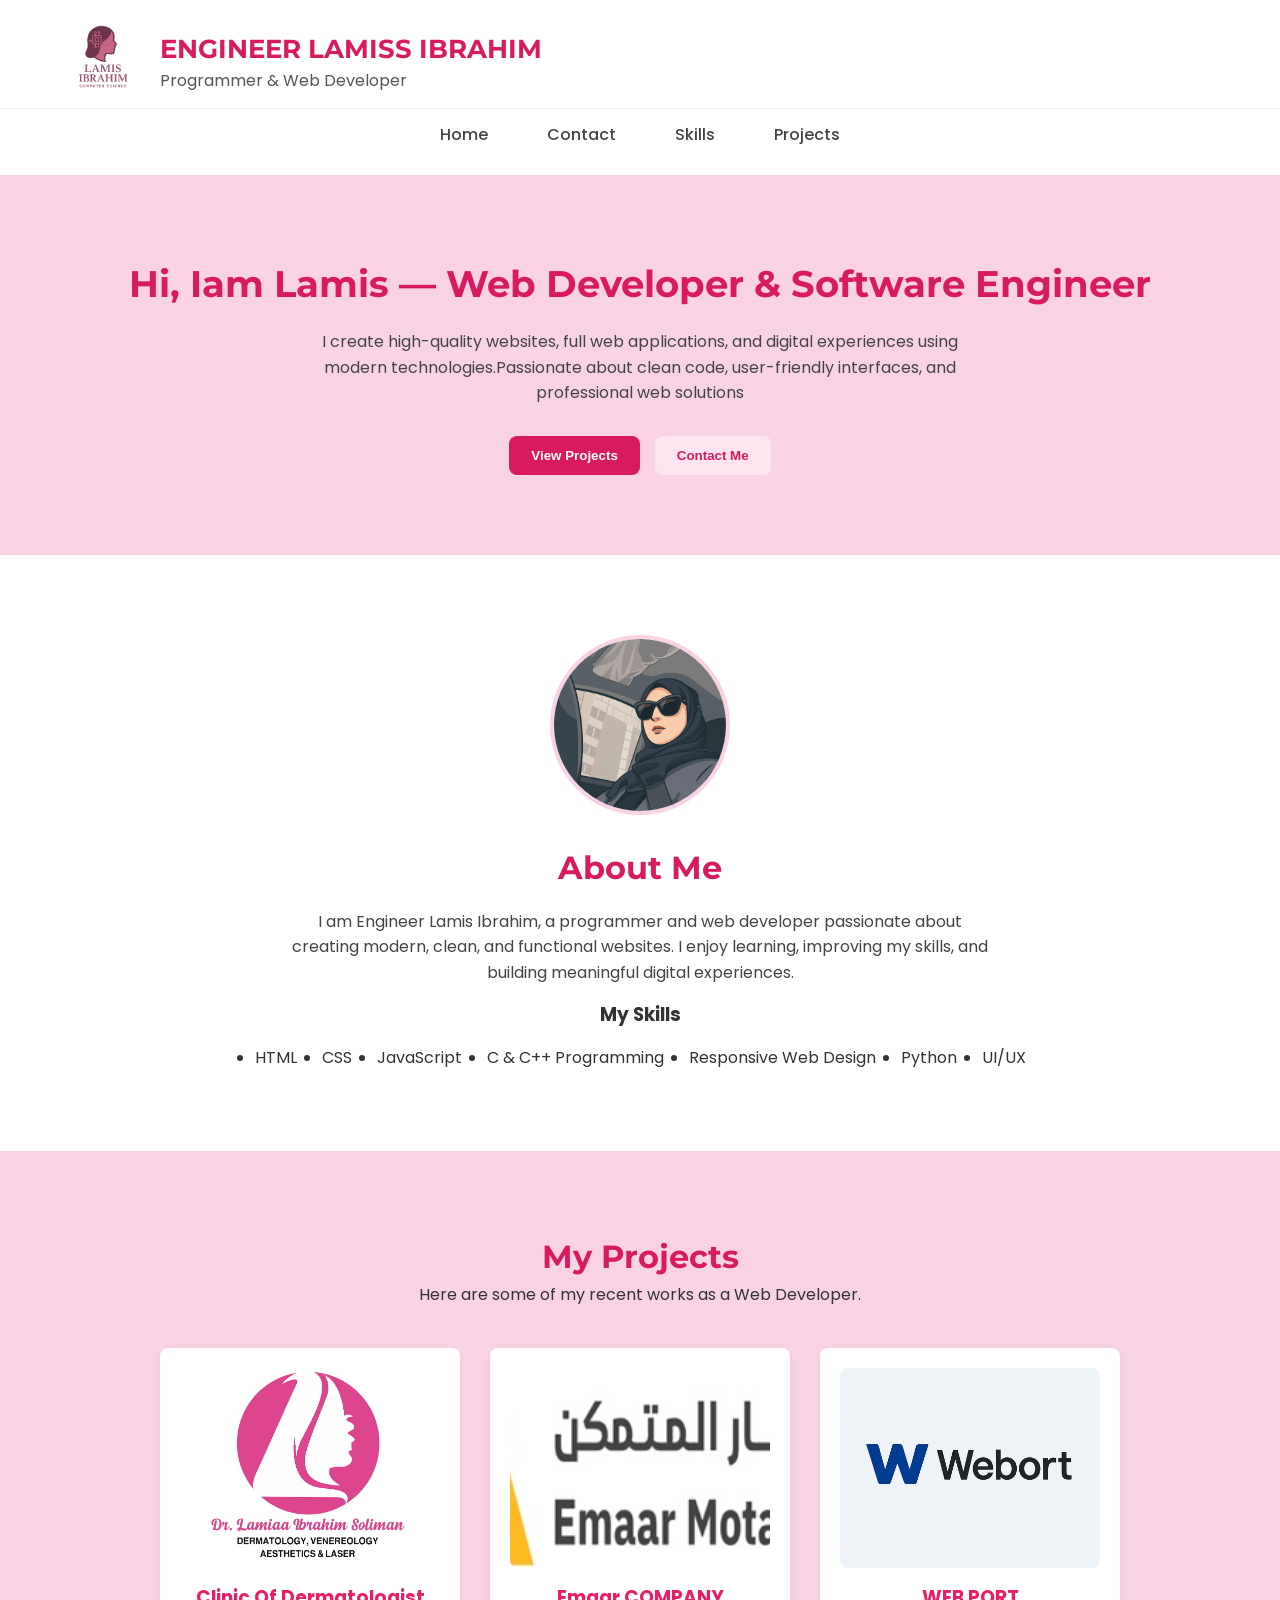
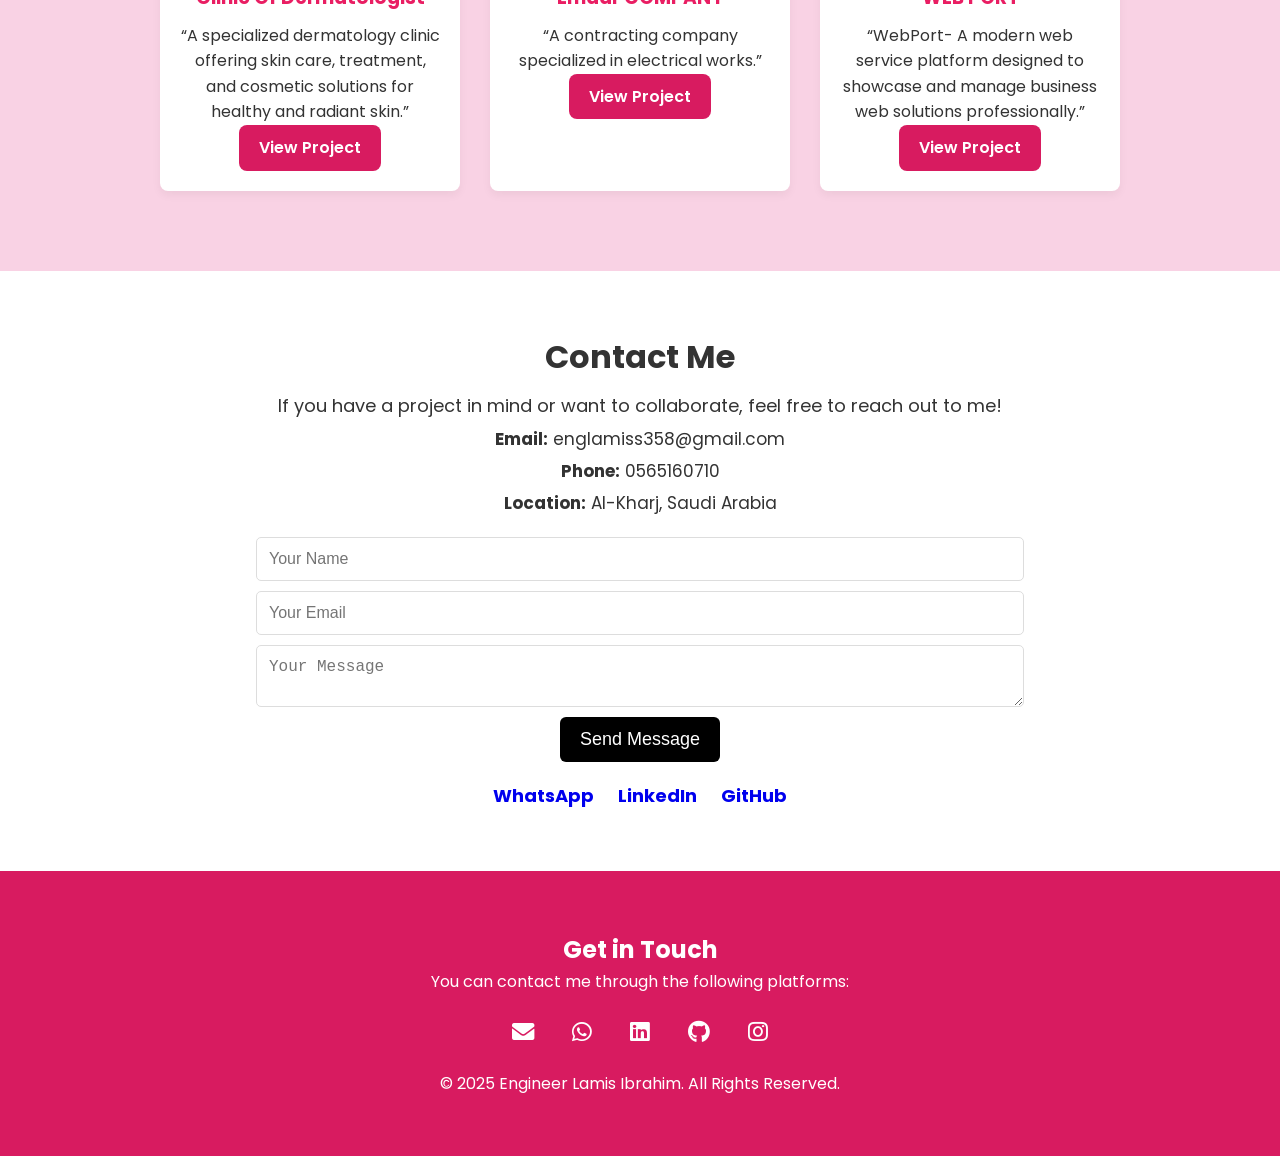
==== index.html @ e0b0186e "Add files via upload" ====
<!DOCTYPE html>
<html lang="en">
<head>
    <meta charset="UTF-8">
    <meta name="viewport" content="width=device-width, initial-scale=1.0">
    <title>ENGINEER LAMISS IBRAHIM</title>
    

    <!-----------css file--------------->
    <link rel="stylesheet" href="css/style.css">
    <!-----------go ogle font--------------->
    <link rel="preconnect" href="https://fonts.googleapis.com">
    <link rel="preconnect" href="https://fonts.gstatic.com" crossorigin>
    <link href="https://fonts.googleapis.com/css2?family=Poppins:wght@300;400;600;700&family=Montserrat:wght@600;700&display=swap" rel="stylesheet">
    <!-----------font awesome--------------->
    <link rel="stylesheet" href="https://cdnjs.cloudflare.com/ajax/libs/font-awesome/5.15.3/css/all.min.css">
</head>
<body>
    
    <header>
   <div class="HEADER-TOP">
      <div class="LOGO-BOX">
          <img src="images/LAMISSlogo.png" alt="Lamis Logo">
      </div>

      <div class="header-title">
          <h1>ENGINEER LAMISS IBRAHIM</h1>
          <p>Programmer & Web Developer</p>
      </div>
    </div>

   <nav class="header-nav">

      <ul>
          <li><a href="#HEADER-TOP">Home</a></li>
          <li><a href="#contact">Contact</a></li>
          <li><a href="#about">Skills</a></li>
          <li><a href="#projects">Projects</a></li>
          
      </ul>
   </nav>
</header>
    <section class="hero">
        <h2>Hi, Iam Lamis — Web Developer & Software Engineer</h2>
        <p class="hero-description">
            I create high-quality websites, full web applications, 
            and digital experiences using modern technologies.Passionate about
             clean code, user-friendly interfaces, and professional web solutions
            </p>
            <div class="hero-buttons">
                <button> View Projects</button>
                <button> Contact Me</button>
                
            </div>
    </section>

    <section id="about">

  <!-- الصورة (Avatar) -->
  <div>
    <img src="images/avatarlamiss.png" alt="Lamis Ibrahim Photo">
  </div>

  <!-- المحتوى النصي -->
  <div>
    <h2>About Me</h2>
    <p>
      I am Engineer Lamis Ibrahim, a programmer and 
      web developer passionate about creating
      modern, clean, and functional websites. 
      I enjoy learning, improving my skills, and
      building meaningful digital experiences.
    </p>

    <h3>My Skills</h3>
    <ul>
      <li>HTML</li>
      <li>CSS</li>
      <li>JavaScript</li>
      <li>C & C++ Programming</li>
      <li>Responsive Web Design</li>
      <li>Python</li>
      <li>UI/UX</li>
    </ul>
  </div>
    </section>

  <section id="projects">
    <h2>My Projects</h2>
    <p>Here are some of my recent works as a Web Developer.</p>

    <div class="projects-container">

        <!-- Project 1 -->
        <div class="project-card">
            <img src="images/clinic-img.jpg" alt="clinic logo">
            <h3>Clinic Of Dermatologist</h3>
            <p>“A specialized dermatology clinic offering skin care,
                 treatment, and cosmetic solutions for healthy and
                  radiant skin.”</p>
            <a href="projects/clinic.html" class="btn">View Project</a>
        </div>

        <!-- Project 2 -->
        <div class="project-card">
            <img src="images/emaarlogo.png" alt="Project Preview">
            <h3>Emaar COMPANY</h3>
            <p>“A contracting company specialized in electrical works.”</p>
            <a href="projects/emaar.html" class="btn">View Project</a>
        </div>

        <!-- Project 3 -->
        <div class="project-card">
            <img src="images/webport-logo.jpg" alt="“WebPort img">
            <h3>WEB PORT</h3>
            <p>“WebPort- A modern web service platform designed to
             showcase and manage business web solutions professionally.”</p>
            <a href="projects/webport.html" class="btn">View Project</a>
        </div>

    </div>
  </section>

          <!--CONTACT SECTION -->
  <section id="contact" class="contact-section">
    <h2>Contact Me</h2>
    <p>If you have a project in mind or want to collaborate, feel free to reach out to me!</p>

    <div class="contact-details">
        <p><strong>Email:</strong> englamiss358@gmail.com</p>
        <p><strong>Phone:</strong> 0565160710</p>
        <p><strong>Location:</strong> Al-Kharj, Saudi Arabia</p>
    </div>

    <form class="contact-form">
        <input type="text" placeholder="Your Name" required>
        <input type="email" placeholder="Your Email" required>
        <textarea placeholder="Your Message" required></textarea>
        <button type="submit">Send Message</button>
    </form>

    <div class="social-links">
        <a href="https://wa.me/966565160710" target="_blank">WhatsApp</a>
        <a href="https://linkedin.com" target="_blank">LinkedIn</a>
        <a href="https://github.com" target="_blank">GitHub</a>
    </div>
</section>

    <!--FOOTER-->
    <footer id="footer">
    <h2>Get in Touch</h2>
    <p>You can contact me through the following platforms:</p>

    <div class="social-links">
        <a href="mailto:englamiss358@gmail.com"><i class="fas fa-envelope"></i></a>
        <a href="https://wa.me/966565160710" target="_blank"><i class="fab fa-whatsapp"></i></a>
        <a href="https://linkedin.com" target="_blank"><i class="fab fa-linkedin"></i></a>
        <a href="https://github.com" target="_blank"><i class="fab fa-github"></i></a>
        <a href= https://www.instagram.com/Englamiss/ target="_blank"><i class="fab fa-instagram"></i></a>
    </div>

    <p class="copyright">© 2025 Engineer Lamis Ibrahim. All Rights Reserved.</p>
</footer>
     <!---------javascript--------->
    <script src="javascript/main.js"></script>
</body>

</html>
---- css/style.css ----
/* =========================
   GLOBAL VARIABLES
========================= */
:root{
  --primary:#D81B60;         /* الرئيسي */
  --accent:#E91E63;          /* قوي للهوفر */
  --light:#FFFFFF;           /* أبيض */
  --soft:#F9D2E4;            /* وردي فاتح للأقسام */
  --text:#333;
  --radius:8px;
  --max-width:1200px;
  --font:"Poppins",sans-serif;
  --title:"Montserrat",sans-serif;
}

/* Global Reset */
*{margin:0;padding:0;box-sizing:border-box;}
body{
  font-family:var(--font);
  color:var(--text);
  background:var(--light);
  line-height:1.6;
}

/* =========================
   HEADER
========================= */
header{
  background:var(--light);
  padding:15px 0;
  box-shadow:0 2px 8px rgba(0,0,0,0.05);
}

.HEADER-TOP{
  max-width:var(--max-width);
  margin:auto;
  display:flex;
  align-items:center;
  gap:15px;
  padding:0 20px;
}

.LOGO-BOX img{
  width:85px;
  height:auto;
}

.header-title h1{
  font-family:var(--title);
  font-size:26px;
  color:var(--primary);
}
.header-title p{
  margin-top:-3px;
  color:#555;
}

/* Navigation */
.header-nav{
  border-top:1px solid rgba(0,0,0,0.05);
  background:white;
}

.header-nav ul{
  list-style:none;
  display:flex;
  justify-content:center;
  gap:35px;
  padding:13px 0;
}

.header-nav a{
  color:#444;
  font-size:16px;
  text-decoration:none;
  font-weight:500;
  padding:6px 12px;
  border-radius:var(--radius);
  transition:.3s;
}
.header-nav a:hover,
.header-nav a.active{
  color:#fff;
  background:var(--primary);
}

/* =========================
   HERO
========================= */
.hero{
  padding:80px 20px;
  text-align:center;
  background:var(--soft);
}

.hero h2{
  font-family:var(--title);
  font-size:2.3rem;
  color:var(--primary);
}

.hero-description{
  margin:15px auto 30px;
  max-width:700px;
  color:#444;
}

.hero-buttons{
  display:flex;
  gap:15px;
  justify-content:center;
  flex-wrap:wrap;
}

.hero-buttons button{
  padding:12px 22px;
  border:none;
  border-radius:var(--radius);
  font-weight:600;
  cursor:pointer;
  transition:.3s;
}

.hero-buttons button:nth-child(1){
  background:var(--primary);
  color:white;
}
.hero-buttons button:nth-child(1):hover{
  background:var(--accent);
}

.hero-buttons button:nth-child(2),
.hero-buttons button:nth-child(3){
  background:#ffe4ef;
  color:var(--primary);
}
.hero-buttons button:nth-child(2):hover,
.hero-buttons button:nth-child(3):hover{
  background:var(--primary);
  color:white;
}

/* =========================
   ABOUT
========================= */
#about{
  padding:80px 20px;
  background:white;
  text-align:center;
}

#about > div{
  max-width:var(--max-width);
  margin:auto;
}

#about img{
  width:180px;
  height:180px;
  border-radius:50%;
  border:4px solid var(--soft);
  object-fit:cover;
  margin-bottom:20px;
}

#about h2{
  font-family:var(--title);
  font-size:2rem;
  color:var(--primary);
}
#about p{
  max-width:700px;
  margin:15px auto;
  color:#444;
}

#about ul{
  list-style:disc;
  display:flex;
  flex-wrap:wrap;
  justify-content:center;
  gap:10px 25px;
  margin-top:15px;
}

/* =========================
   PROJECTS
========================= */
#projects{
  background:var(--soft);
  text-align:center;
  padding:80px 20px;
}

#projects h2{
  font-family:var(--title);
  font-size:2rem;
  color:var(--primary);
}
.project-card img {
    width: 100%;
    height: 200px;          /* تقدري تغيري الارتفاع حسب ذوقك */
    object-fit: cover;      /* يمنع تشوه الصورة ويقصها بذكاء */
    border-radius: 10px;    /* حواف ناعمة */
    margin-bottom: 15px;    /* مسافة بين الصورة والعنوان */
    display: block;
}

.projects-container{
  max-width:var(--max-width);
  margin:40px auto 0;
  display:flex;
  flex-wrap:wrap;
  gap:30px;
  justify-content:center;
}

.project-card{
  background:white;
  padding:20px;
  max-width:300px;
  border-radius:var(--radius);
  box-shadow:0 4px 10px rgba(0,0,0,.05);
  transition:.3s;
}
.project-card:hover{transform:translateY(-6px);}

.project-card img{
  width:100%;
  border-radius:var(--radius);
}
.project-card h3{
  color:var(--accent);
  margin:10px 0;
}
.project-card .btn{
  display:inline-block;
  background:var(--primary);
  color:white;
  padding:10px 20px;
  border-radius:var(--radius);
  text-decoration:none;
  font-weight:600;
  transition:.3s;
}
.project-card .btn:hover{
  background:var(--accent);
}
/*========= contact me =======*/
.contact-section {
    padding: 60px 0;
    text-align: center;
}

.contact-section h2 {
    font-size: 32px;
    margin-bottom: 10px;
}

.contact-section p {
    font-size: 18px;
    color: #333;
}

.contact-details p {
    margin: 5px 0;
    font-size: 17px;
}

.contact-form {
    margin-top: 20px;
    display: flex;
    flex-direction: column;
    align-items: center;
    width: 60%;
    margin: 20px auto;
}

.contact-form input,
.contact-form textarea {
    width: 100%;
    padding: 12px;
    margin-bottom: 10px;
    border: 1px solid #ddd;
    border-radius: 5px;
    font-size: 16px;
}

.contact-form button {
    padding: 12px 20px;
    font-size: 18px;
    border: none;
    cursor: pointer;
    background-color: #000;
    color: #fff;
    border-radius: 6px;
    transition: 0.3s;
}

.contact-form button:hover {
    opacity: 0.8;
}

.social-links {
    margin-top: 15px;
}

.social-links a {
    margin: 0 10px;
    text-decoration: none;
    font-weight: bold;
    font-size: 18px;
}

/* =========================
   FOOTER
========================= */
footer{
  background:var(--primary);
  color:white;
  text-align:center;
  padding:60px 20px;
}

footer .social-links{
  display:flex;
  justify-content:center;
  gap:18px;
  margin:20px 0;
}

footer .social-links a{
  font-size:1.4rem;
  color:white;
  transition:.3s;
}
footer .social-links a:hover{
  transform:scale(1.2);
  color:var(--soft);
}

/* =========================
   RESPONSIVE
========================= */
@media(max-width:768px){
  .header-nav ul{flex-direction:column;gap:15px;}
  .hero h2{font-size:1.9rem;}
  #about img{width:150px;height:150px;}
  .projects-container{flex-direction:column;}
}
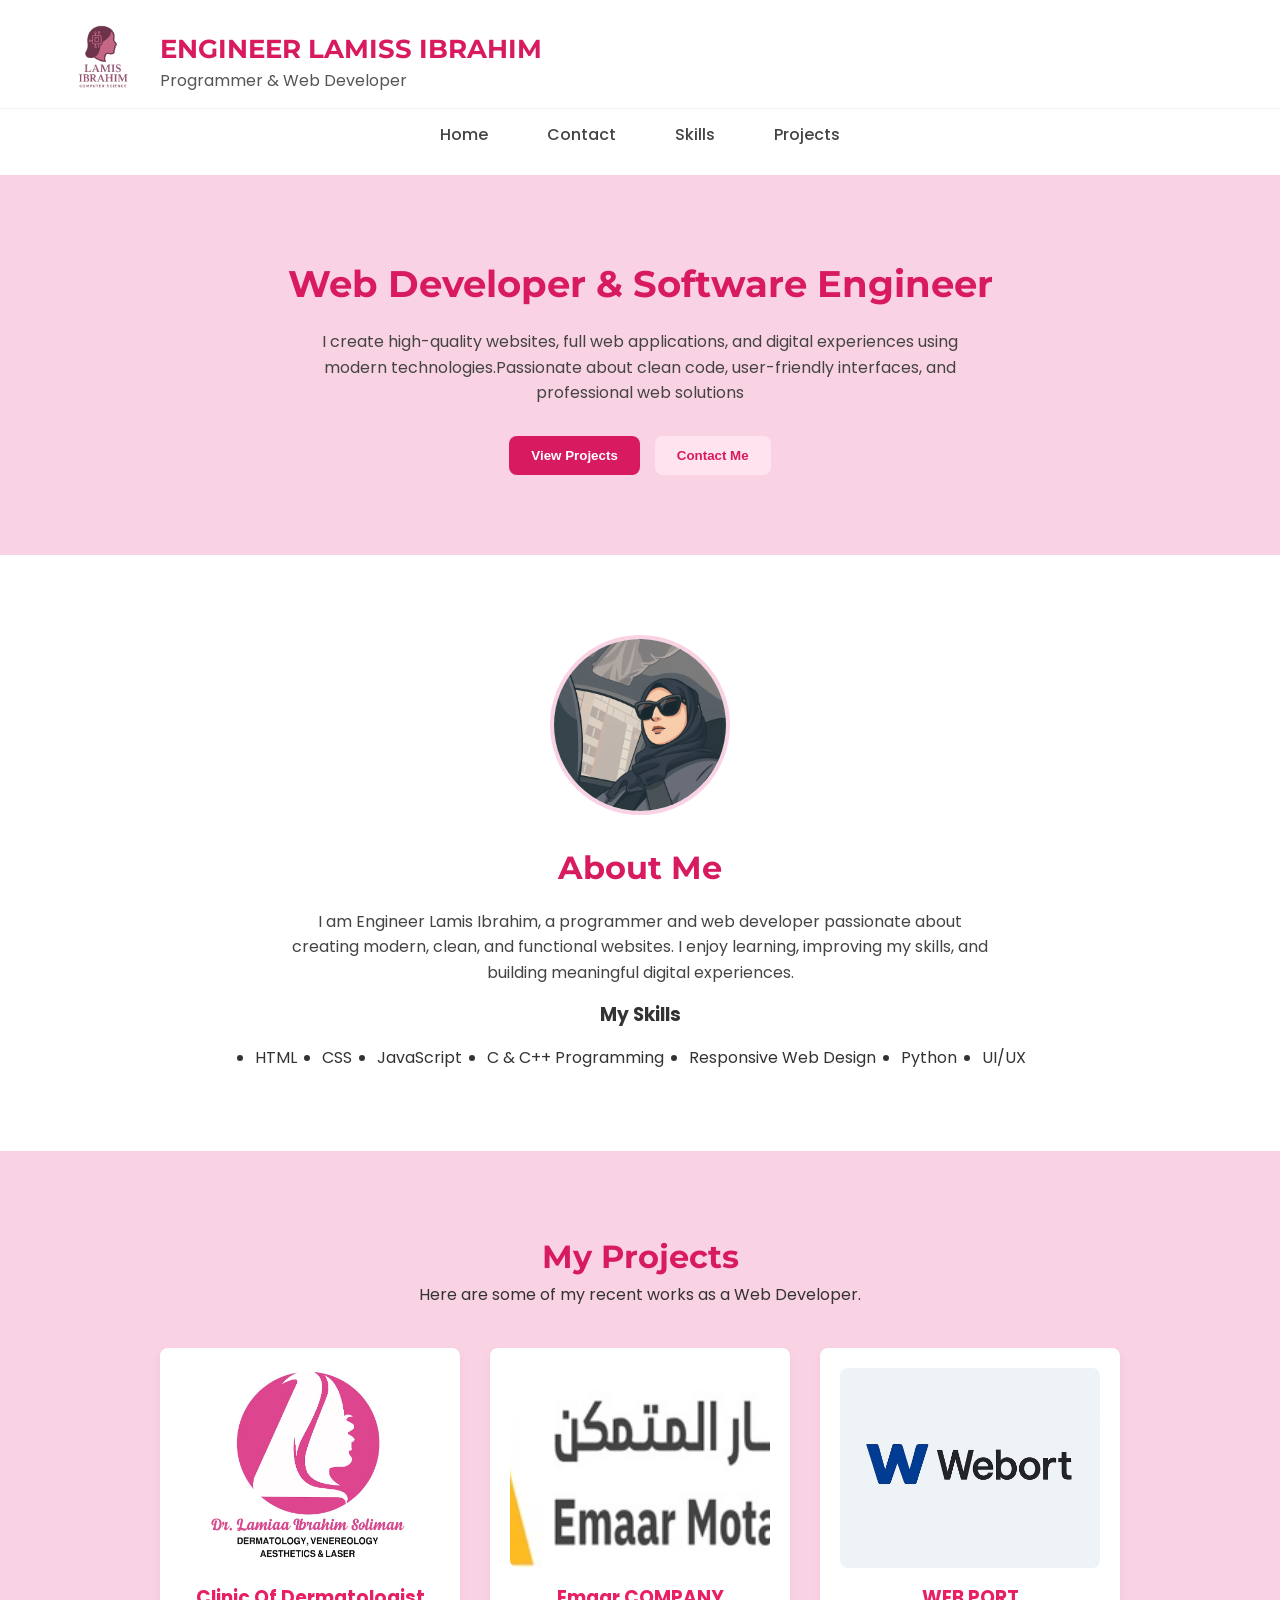
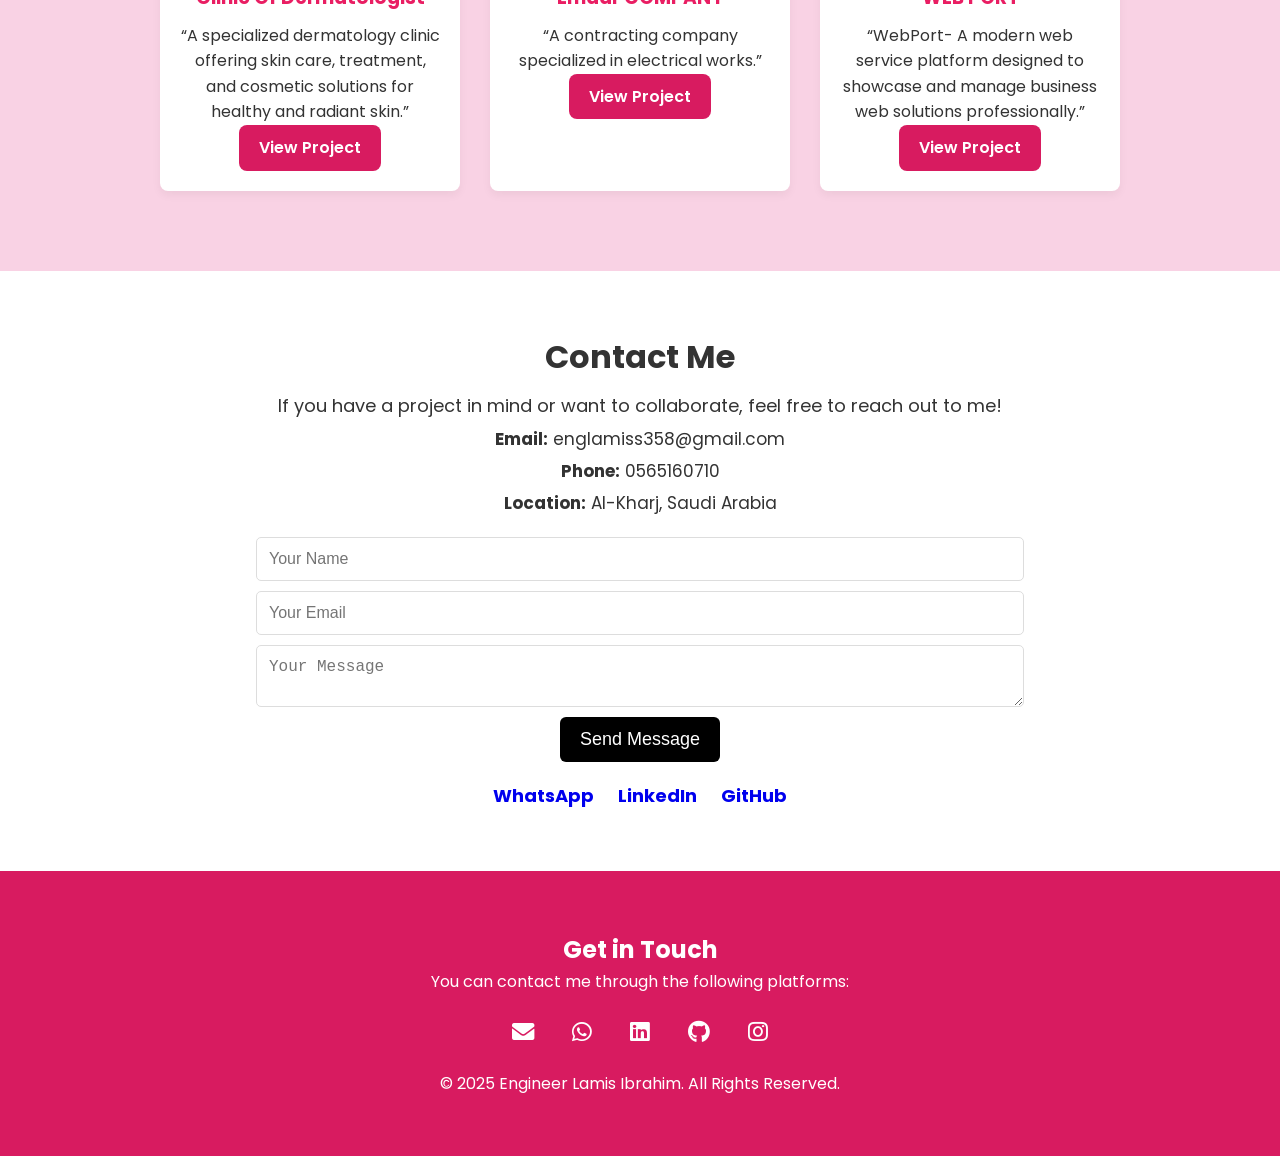
==== commit 5cc49543: "remove one word" ====
--- a/index.html
+++ b/index.html
@@ -41,7 +41,7 @@
    </nav>
 </header>
     <section class="hero">
-        <h2>Hi, Iam Lamis — Web Developer & Software Engineer</h2>
+        <h2> Web Developer & Software Engineer</h2>
         <p class="hero-description">
             I create high-quality websites, full web applications, 
             and digital experiences using modern technologies.Passionate about
@@ -165,4 +165,5 @@
     <script src="javascript/main.js"></script>
 </body>
 
-</html>+
+</html>
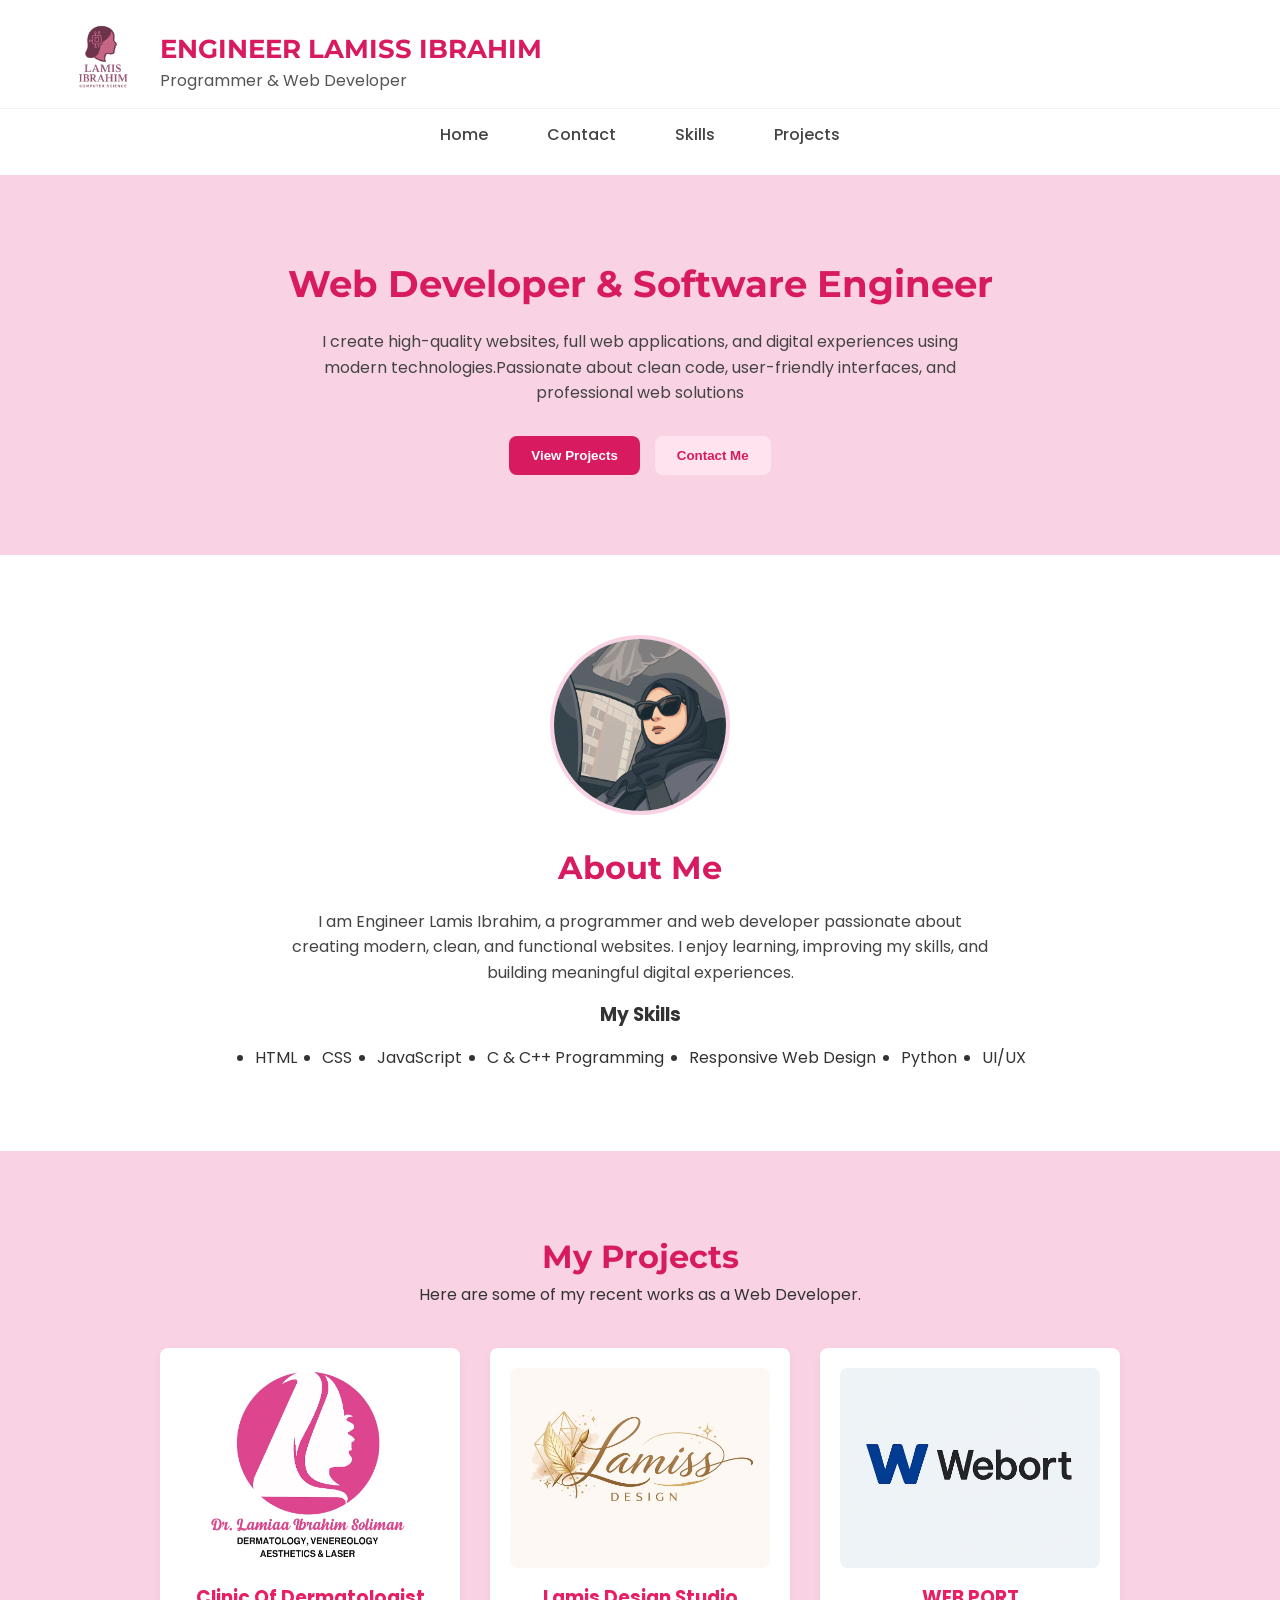
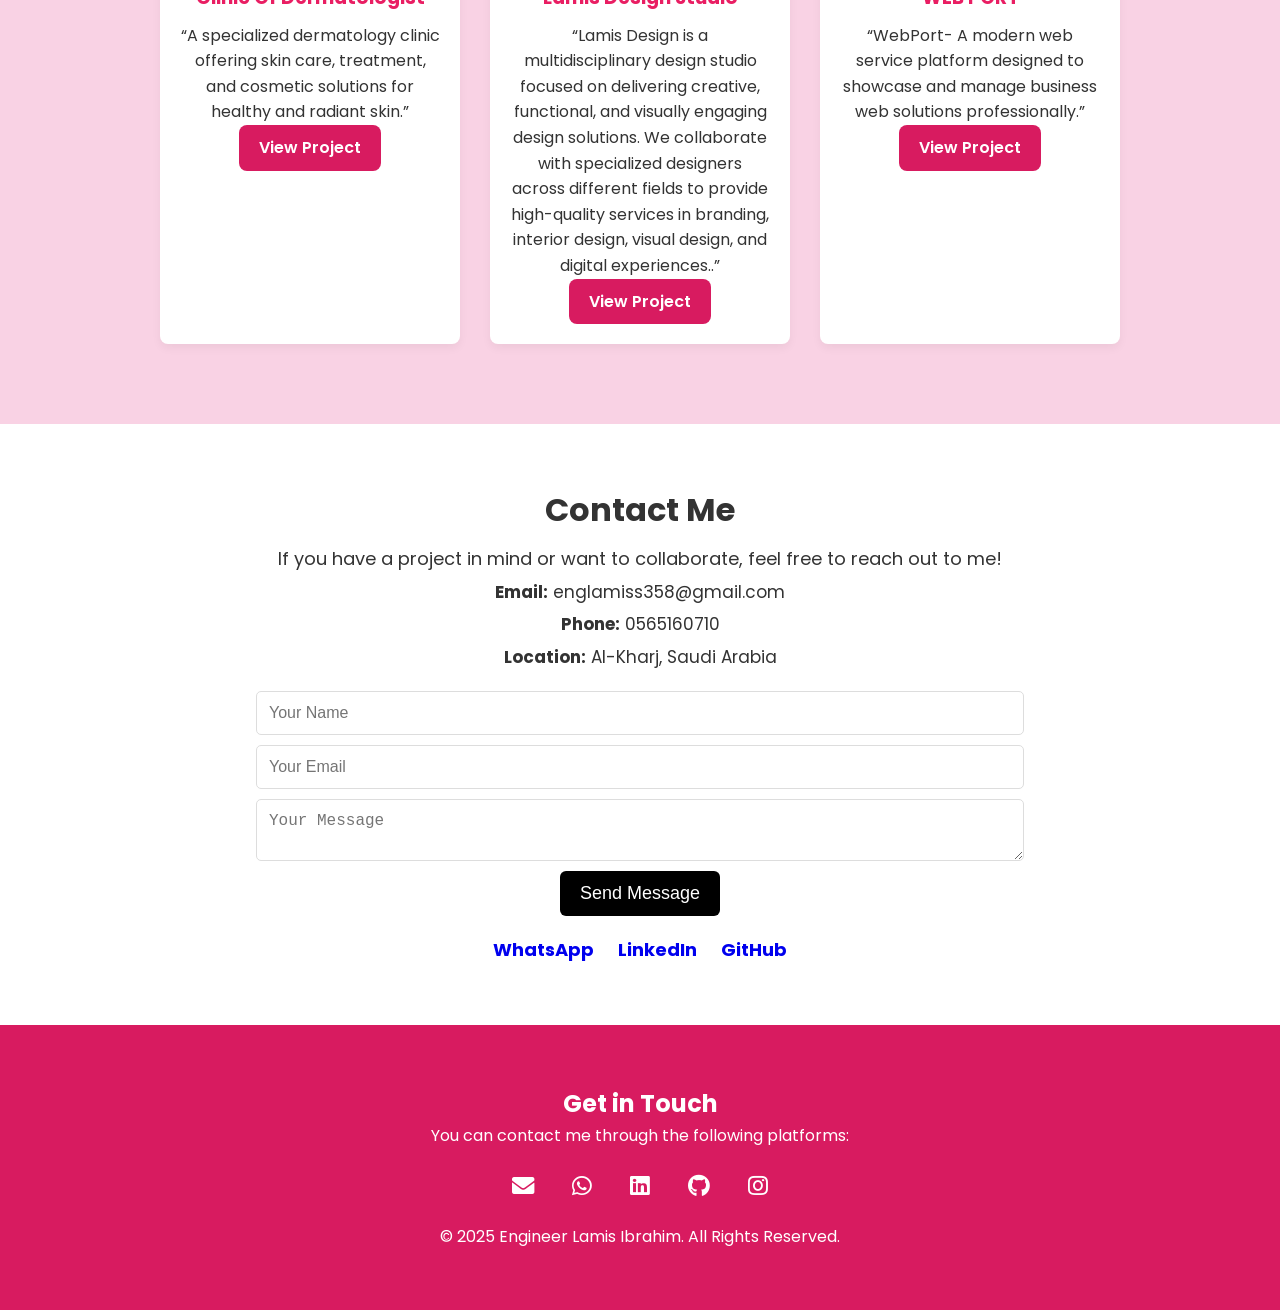
==== commit 29f8a01b: "Fix HTML encoding issues in index.html" ====
--- a/index.html
+++ b/index.html
@@ -100,13 +100,16 @@
                   radiant skin.”</p>
             <a href="projects/clinic.html" class="btn">View Project</a>
         </div>
-
-        <!-- Project 2 -->
+<!-- Project 2 -->
         <div class="project-card">
-            <img src="images/emaarlogo.png" alt="Project Preview">
-            <h3>Emaar COMPANY</h3>
-            <p>“A contracting company specialized in electrical works.”</p>
-            <a href="projects/emaar.html" class="btn">View Project</a>
+            <img src="images/design-proj.jpg" alt="Project Preview">
+            <h3>Lamis Design Studio</h3>
+            <p>“Lamis Design is a multidisciplinary design studio focused on delivering creative,
+             functional, and visually engaging design solutions.
+             We collaborate with specialized designers across different 
+             fields to provide high-quality services in branding, 
+             interior design, visual design, and digital experiences..”</p>
+            <a href="projects/design.html" class="btn">View Project</a>
         </div>
 
         <!-- Project 3 -->
@@ -167,3 +170,4 @@
 
 
 </html>
+
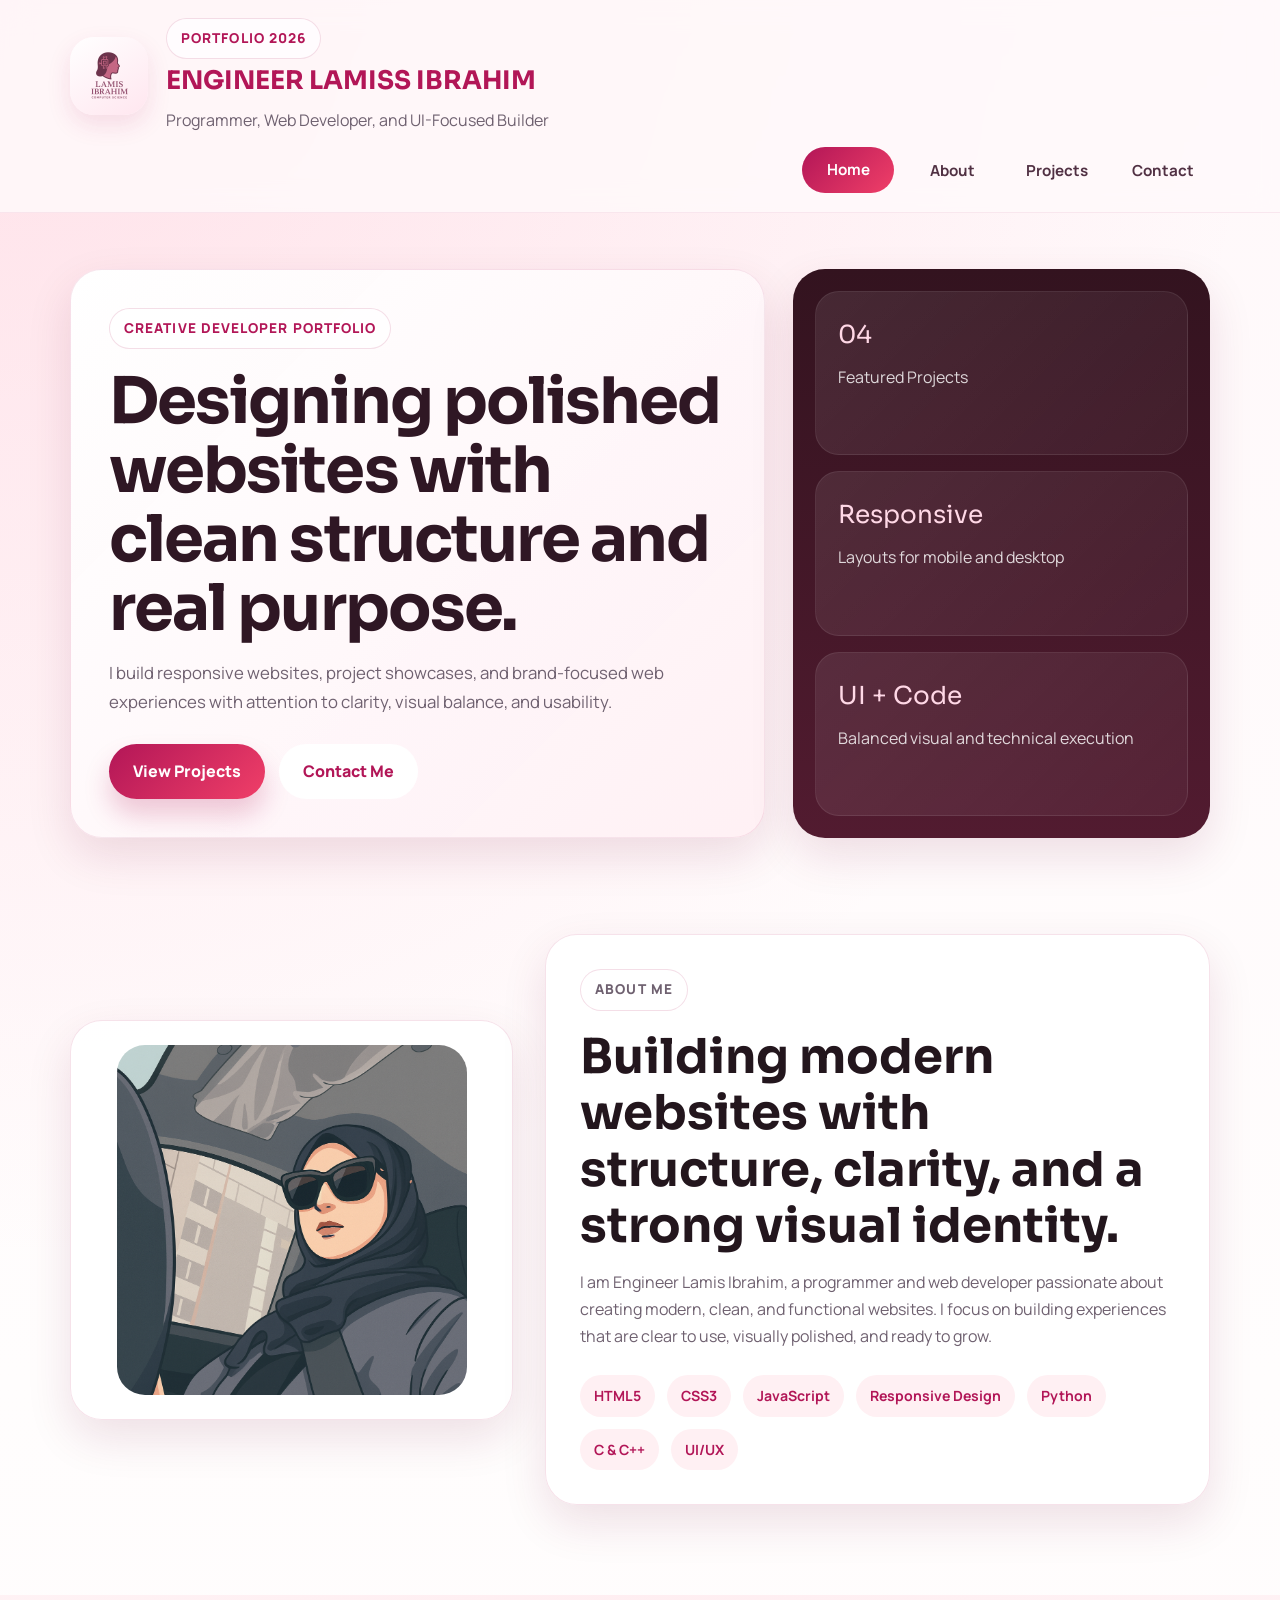
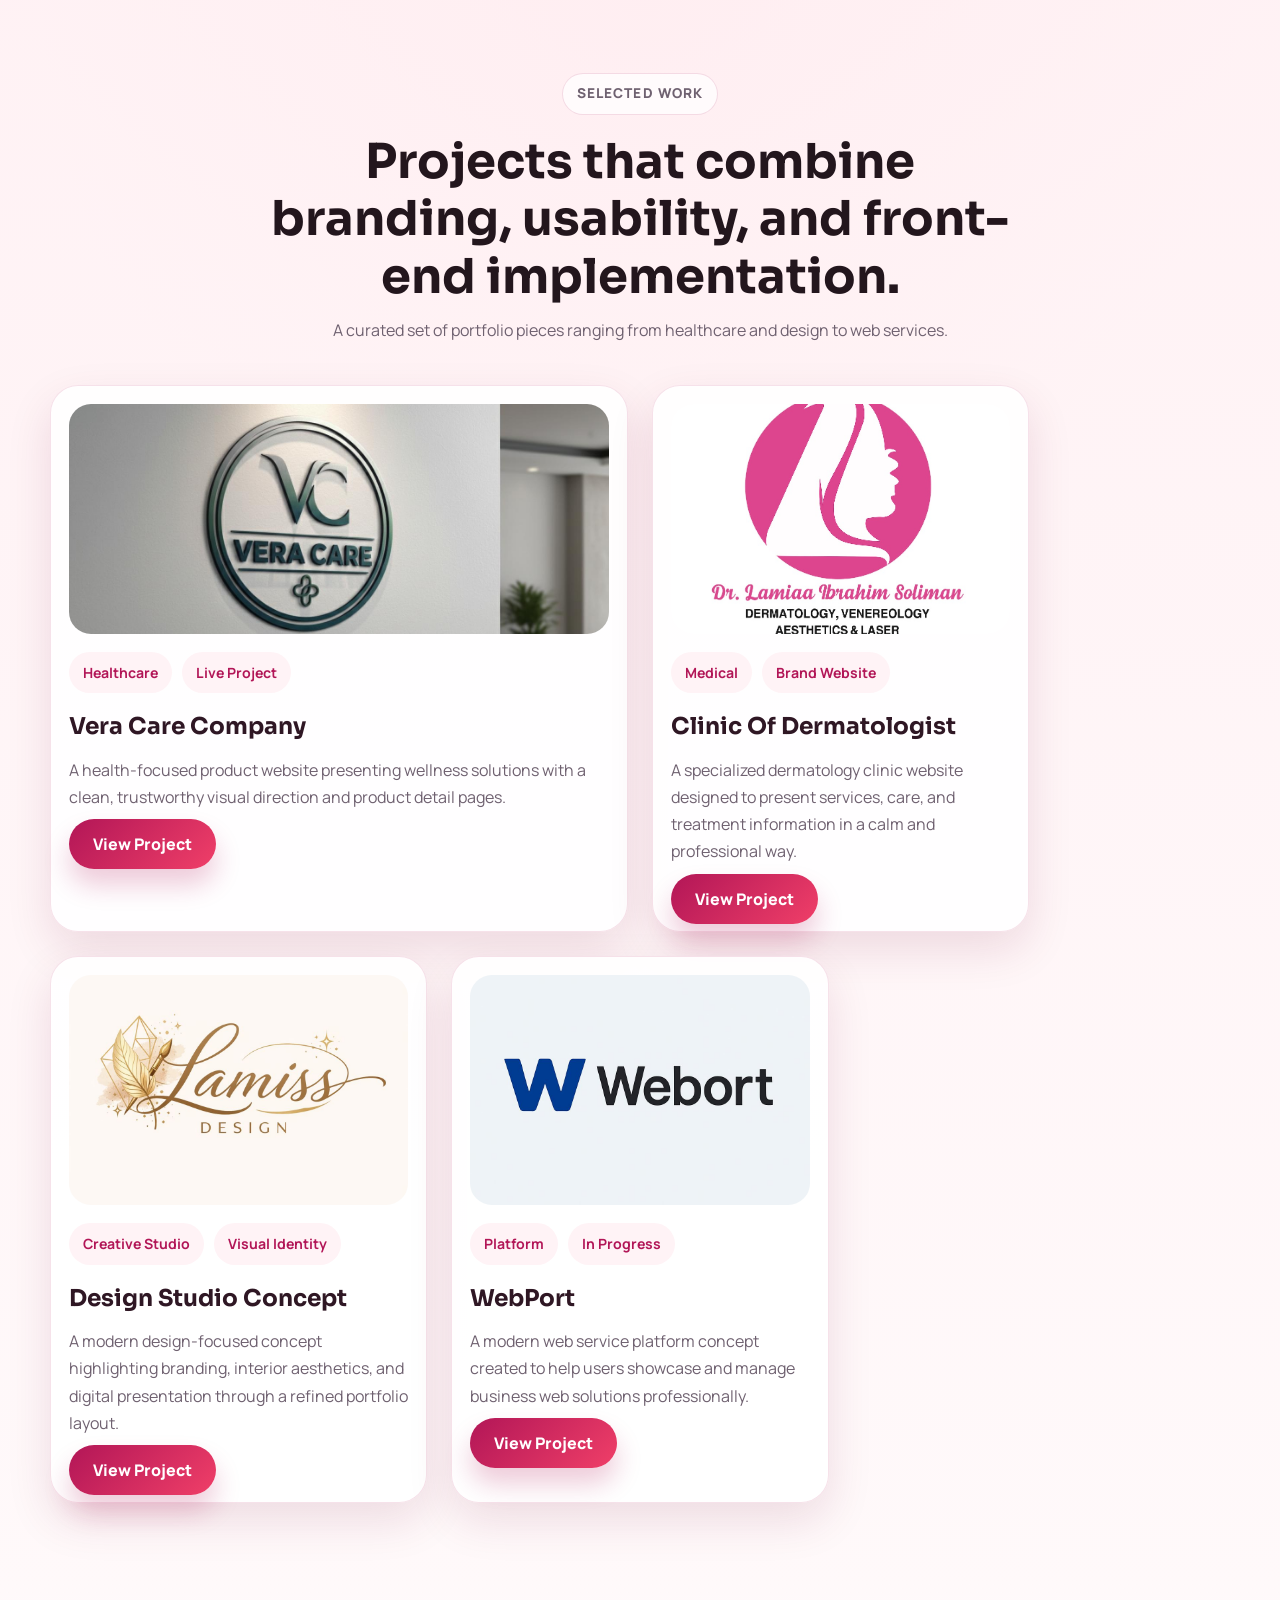
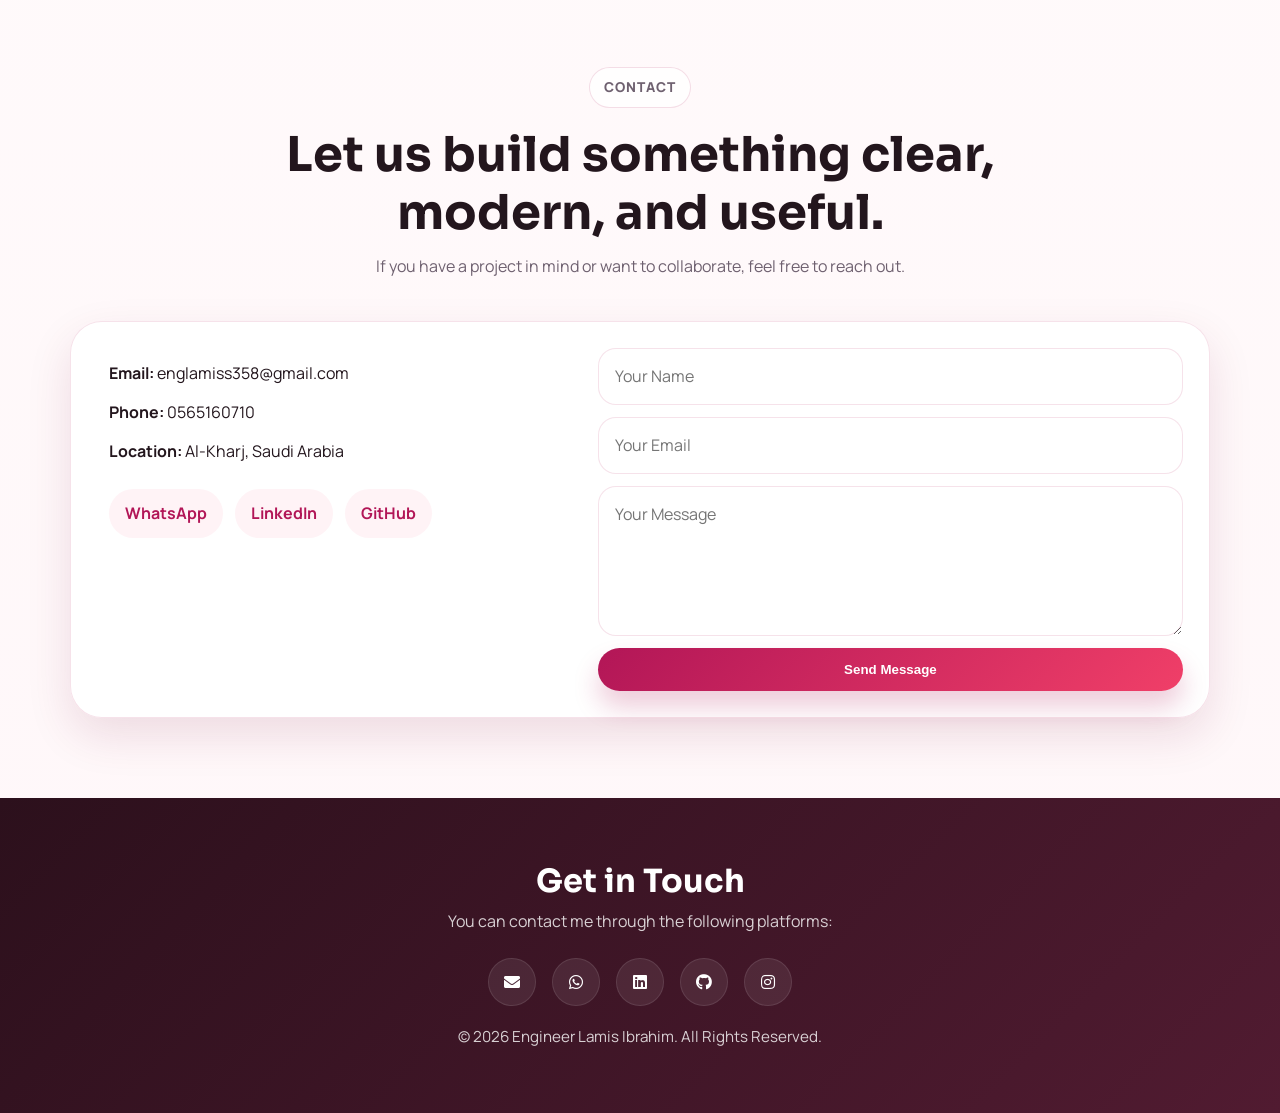
==== commit 9019bac3: "Fix deployed homepage markup to match responsive design" ====
--- a/index.html
+++ b/index.html
@@ -4,170 +4,207 @@
     <meta charset="UTF-8">
     <meta name="viewport" content="width=device-width, initial-scale=1.0">
     <title>ENGINEER LAMISS IBRAHIM</title>
-    
-
-    <!-----------css file--------------->
     <link rel="stylesheet" href="css/style.css">
-    <!-----------go ogle font--------------->
     <link rel="preconnect" href="https://fonts.googleapis.com">
     <link rel="preconnect" href="https://fonts.gstatic.com" crossorigin>
-    <link href="https://fonts.googleapis.com/css2?family=Poppins:wght@300;400;600;700&family=Montserrat:wght@600;700&display=swap" rel="stylesheet">
-    <!-----------font awesome--------------->
+    <link href="https://fonts.googleapis.com/css2?family=Manrope:wght@400;500;600;700;800&family=Sora:wght@600;700;800&display=swap" rel="stylesheet">
     <link rel="stylesheet" href="https://cdnjs.cloudflare.com/ajax/libs/font-awesome/5.15.3/css/all.min.css">
 </head>
 <body>
-    
-    <header>
-   <div class="HEADER-TOP">
-      <div class="LOGO-BOX">
-          <img src="images/LAMISSlogo.png" alt="Lamis Logo">
-      </div>
-
-      <div class="header-title">
-          <h1>ENGINEER LAMISS IBRAHIM</h1>
-          <p>Programmer & Web Developer</p>
-      </div>
-    </div>
-
-   <nav class="header-nav">
-
-      <ul>
-          <li><a href="#HEADER-TOP">Home</a></li>
-          <li><a href="#contact">Contact</a></li>
-          <li><a href="#about">Skills</a></li>
-          <li><a href="#projects">Projects</a></li>
-          
-      </ul>
-   </nav>
-</header>
-    <section class="hero">
-        <h2> Web Developer & Software Engineer</h2>
-        <p class="hero-description">
-            I create high-quality websites, full web applications, 
-            and digital experiences using modern technologies.Passionate about
-             clean code, user-friendly interfaces, and professional web solutions
-            </p>
-            <div class="hero-buttons">
-                <button> View Projects</button>
-                <button> Contact Me</button>
-                
-            </div>
-    </section>
-
-    <section id="about">
-
-  <!-- الصورة (Avatar) -->
-  <div>
-    <img src="images/avatarlamiss.png" alt="Lamis Ibrahim Photo">
-  </div>
-
-  <!-- المحتوى النصي -->
-  <div>
-    <h2>About Me</h2>
-    <p>
-      I am Engineer Lamis Ibrahim, a programmer and 
-      web developer passionate about creating
-      modern, clean, and functional websites. 
-      I enjoy learning, improving my skills, and
-      building meaningful digital experiences.
-    </p>
-
-    <h3>My Skills</h3>
-    <ul>
-      <li>HTML</li>
-      <li>CSS</li>
-      <li>JavaScript</li>
-      <li>C & C++ Programming</li>
-      <li>Responsive Web Design</li>
-      <li>Python</li>
-      <li>UI/UX</li>
-    </ul>
-  </div>
-    </section>
-
-  <section id="projects">
-    <h2>My Projects</h2>
-    <p>Here are some of my recent works as a Web Developer.</p>
-
-    <div class="projects-container">
-
-        <!-- Project 1 -->
-        <div class="project-card">
-            <img src="images/clinic-img.jpg" alt="clinic logo">
-            <h3>Clinic Of Dermatologist</h3>
-            <p>“A specialized dermatology clinic offering skin care,
-                 treatment, and cosmetic solutions for healthy and
-                  radiant skin.”</p>
-            <a href="projects/clinic.html" class="btn">View Project</a>
+    <header class="site-header" id="top">
+        <div class="HEADER-TOP">
+            <div class="LOGO-BOX">
+                <img src="images/LAMISSlogo.png" alt="Lamis Logo">
+            </div>
+
+            <div class="header-title">
+                <p class="eyebrow">Portfolio 2026</p>
+                <h1>ENGINEER LAMISS IBRAHIM</h1>
+                <p>Programmer, Web Developer, and UI-Focused Builder</p>
+            </div>
         </div>
-<!-- Project 2 -->
-        <div class="project-card">
-            <img src="images/design-proj.jpg" alt="Project Preview">
-            <h3>Lamis Design Studio</h3>
-            <p>“Lamis Design is a multidisciplinary design studio focused on delivering creative,
-             functional, and visually engaging design solutions.
-             We collaborate with specialized designers across different 
-             fields to provide high-quality services in branding, 
-             interior design, visual design, and digital experiences..”</p>
-            <a href="projects/design.html" class="btn">View Project</a>
+
+        <nav class="header-nav">
+            <ul>
+                <li><a href="#top" class="active">Home</a></li>
+                <li><a href="#about">About</a></li>
+                <li><a href="#projects">Projects</a></li>
+                <li><a href="#contact">Contact</a></li>
+            </ul>
+        </nav>
+    </header>
+
+    <main>
+        <section class="hero">
+            <div class="hero-copy">
+                <p class="eyebrow">Creative Developer Portfolio</p>
+                <h2>Designing polished websites with clean structure and real purpose.</h2>
+                <p class="hero-description">
+                    I build responsive websites, project showcases, and brand-focused web experiences
+                    with attention to clarity, visual balance, and usability.
+                </p>
+                <div class="hero-buttons">
+                    <a href="#projects" class="button-primary">View Projects</a>
+                    <a href="#contact" class="button-secondary">Contact Me</a>
+                </div>
+            </div>
+
+            <div class="hero-highlights">
+                <div class="highlight-card">
+                    <span>04</span>
+                    <p>Featured Projects</p>
+                </div>
+                <div class="highlight-card">
+                    <span>Responsive</span>
+                    <p>Layouts for mobile and desktop</p>
+                </div>
+                <div class="highlight-card">
+                    <span>UI + Code</span>
+                    <p>Balanced visual and technical execution</p>
+                </div>
+            </div>
+        </section>
+
+        <section id="about" class="about-section">
+            <div class="about-media">
+                <img src="images/avatarlamiss.png" alt="Lamis Ibrahim Photo">
+            </div>
+
+            <div class="about-content">
+                <p class="eyebrow">About Me</p>
+                <h2>Building modern websites with structure, clarity, and a strong visual identity.</h2>
+                <p>
+                    I am Engineer Lamis Ibrahim, a programmer and web developer passionate about
+                    creating modern, clean, and functional websites. I focus on building experiences
+                    that are clear to use, visually polished, and ready to grow.
+                </p>
+
+                <div class="skill-pills">
+                    <span>HTML5</span>
+                    <span>CSS3</span>
+                    <span>JavaScript</span>
+                    <span>Responsive Design</span>
+                    <span>Python</span>
+                    <span>C & C++</span>
+                    <span>UI/UX</span>
+                </div>
+            </div>
+        </section>
+
+        <section id="projects" class="projects-section">
+            <div class="section-heading">
+                <p class="eyebrow">Selected Work</p>
+                <h2>Projects that combine branding, usability, and front-end implementation.</h2>
+                <p>
+                    A curated set of portfolio pieces ranging from healthcare and design to web services.
+                </p>
+            </div>
+
+            <div class="projects-container">
+                <article class="project-card featured-card">
+                    <img src="images/vera-care.jpg" alt="Vera Care Project Preview">
+                    <div class="project-meta">
+                        <span>Healthcare</span>
+                        <span>Live Project</span>
+                    </div>
+                    <h3>Vera Care Company</h3>
+                    <p>
+                        A health-focused product website presenting wellness solutions with a clean,
+                        trustworthy visual direction and product detail pages.
+                    </p>
+                    <a href="projects/vera-care-company.html" class="btn">View Project</a>
+                </article>
+
+                <article class="project-card">
+                    <img src="images/clinic-img.jpg" alt="Clinic Of Dermatologist preview">
+                    <div class="project-meta">
+                        <span>Medical</span>
+                        <span>Brand Website</span>
+                    </div>
+                    <h3>Clinic Of Dermatologist</h3>
+                    <p>
+                        A specialized dermatology clinic website designed to present services, care,
+                        and treatment information in a calm and professional way.
+                    </p>
+                    <a href="projects/clinic.html" class="btn">View Project</a>
+                </article>
+
+                <article class="project-card">
+                    <img src="images/design-proj.jpg" alt="Design project preview">
+                    <div class="project-meta">
+                        <span>Creative Studio</span>
+                        <span>Visual Identity</span>
+                    </div>
+                    <h3>Design Studio Concept</h3>
+                    <p>
+                        A modern design-focused concept highlighting branding, interior aesthetics,
+                        and digital presentation through a refined portfolio layout.
+                    </p>
+                    <a href="projects/design.html" class="btn">View Project</a>
+                </article>
+
+                <article class="project-card">
+                    <img src="images/webport-logo.jpg" alt="WebPort project preview">
+                    <div class="project-meta">
+                        <span>Platform</span>
+                        <span>In Progress</span>
+                    </div>
+                    <h3>WebPort</h3>
+                    <p>
+                        A modern web service platform concept created to help users showcase and manage
+                        business web solutions professionally.
+                    </p>
+                    <a href="projects/webport.html" class="btn">View Project</a>
+                </article>
+            </div>
+        </section>
+
+        <section id="contact" class="contact-section">
+            <div class="section-heading">
+                <p class="eyebrow">Contact</p>
+                <h2>Let us build something clear, modern, and useful.</h2>
+                <p>If you have a project in mind or want to collaborate, feel free to reach out.</p>
+            </div>
+
+            <div class="contact-layout">
+                <div class="contact-details">
+                    <p><strong>Email:</strong> englamiss358@gmail.com</p>
+                    <p><strong>Phone:</strong> 0565160710</p>
+                    <p><strong>Location:</strong> Al-Kharj, Saudi Arabia</p>
+
+                    <div class="social-links text-links">
+                        <a href="https://wa.me/966565160710" target="_blank" rel="noopener noreferrer">WhatsApp</a>
+                        <a href="https://linkedin.com" target="_blank" rel="noopener noreferrer">LinkedIn</a>
+                        <a href="https://github.com" target="_blank" rel="noopener noreferrer">GitHub</a>
+                    </div>
+                </div>
+
+                <form class="contact-form">
+                    <input type="text" placeholder="Your Name" required>
+                    <input type="email" placeholder="Your Email" required>
+                    <textarea placeholder="Your Message" required></textarea>
+                    <button type="submit">Send Message</button>
+                </form>
+            </div>
+        </section>
+    </main>
+
+    <footer id="footer">
+        <h2>Get in Touch</h2>
+        <p>You can contact me through the following platforms:</p>
+
+        <div class="social-links icon-links">
+            <a href="mailto:englamiss358@gmail.com" aria-label="Email"><i class="fas fa-envelope"></i></a>
+            <a href="https://wa.me/966565160710" target="_blank" rel="noopener noreferrer" aria-label="WhatsApp"><i class="fab fa-whatsapp"></i></a>
+            <a href="https://linkedin.com" target="_blank" rel="noopener noreferrer" aria-label="LinkedIn"><i class="fab fa-linkedin"></i></a>
+            <a href="https://github.com" target="_blank" rel="noopener noreferrer" aria-label="GitHub"><i class="fab fa-github"></i></a>
+            <a href="https://www.instagram.com/Englamiss/" target="_blank" rel="noopener noreferrer" aria-label="Instagram"><i class="fab fa-instagram"></i></a>
         </div>
 
-        <!-- Project 3 -->
-        <div class="project-card">
-            <img src="images/webport-logo.jpg" alt="“WebPort img">
-            <h3>WEB PORT</h3>
-            <p>“WebPort- A modern web service platform designed to
-             showcase and manage business web solutions professionally.”</p>
-            <a href="projects/webport.html" class="btn">View Project</a>
-        </div>
-
-    </div>
-  </section>
-
-          <!--CONTACT SECTION -->
-  <section id="contact" class="contact-section">
-    <h2>Contact Me</h2>
-    <p>If you have a project in mind or want to collaborate, feel free to reach out to me!</p>
-
-    <div class="contact-details">
-        <p><strong>Email:</strong> englamiss358@gmail.com</p>
-        <p><strong>Phone:</strong> 0565160710</p>
-        <p><strong>Location:</strong> Al-Kharj, Saudi Arabia</p>
-    </div>
-
-    <form class="contact-form">
-        <input type="text" placeholder="Your Name" required>
-        <input type="email" placeholder="Your Email" required>
-        <textarea placeholder="Your Message" required></textarea>
-        <button type="submit">Send Message</button>
-    </form>
-
-    <div class="social-links">
-        <a href="https://wa.me/966565160710" target="_blank">WhatsApp</a>
-        <a href="https://linkedin.com" target="_blank">LinkedIn</a>
-        <a href="https://github.com" target="_blank">GitHub</a>
-    </div>
-</section>
-
-    <!--FOOTER-->
-    <footer id="footer">
-    <h2>Get in Touch</h2>
-    <p>You can contact me through the following platforms:</p>
-
-    <div class="social-links">
-        <a href="mailto:englamiss358@gmail.com"><i class="fas fa-envelope"></i></a>
-        <a href="https://wa.me/966565160710" target="_blank"><i class="fab fa-whatsapp"></i></a>
-        <a href="https://linkedin.com" target="_blank"><i class="fab fa-linkedin"></i></a>
-        <a href="https://github.com" target="_blank"><i class="fab fa-github"></i></a>
-        <a href= https://www.instagram.com/Englamiss/ target="_blank"><i class="fab fa-instagram"></i></a>
-    </div>
-
-    <p class="copyright">© 2025 Engineer Lamis Ibrahim. All Rights Reserved.</p>
-</footer>
-     <!---------javascript--------->
+        <p class="copyright">© 2026 Engineer Lamis Ibrahim. All Rights Reserved.</p>
+    </footer>
+
     <script src="javascript/main.js"></script>
 </body>
-
-
 </html>
 
--- a/css/style.css
+++ b/css/style.css
@@ -2,33 +2,95 @@
    GLOBAL VARIABLES
 ========================= */
 :root{
-  --primary:#D81B60;         /* الرئيسي */
-  --accent:#E91E63;          /* قوي للهوفر */
-  --light:#FFFFFF;           /* أبيض */
-  --soft:#F9D2E4;            /* وردي فاتح للأقسام */
-  --text:#333;
-  --radius:8px;
-  --max-width:1200px;
-  --font:"Poppins",sans-serif;
-  --title:"Montserrat",sans-serif;
-}
-
-/* Global Reset */
-*{margin:0;padding:0;box-sizing:border-box;}
+  --primary:#b21657;
+  --accent:#ff6b7a;
+  --accent-strong:#f03f68;
+  --ink:#23161d;
+  --muted:#6f6170;
+  --light:#fffdfd;
+  --surface:#ffffff;
+  --surface-soft:#fff0f3;
+  --surface-deep:#ffe0e7;
+  --border:rgba(178,22,87,0.12);
+  --shadow:0 18px 45px rgba(114, 18, 59, 0.12);
+  --radius:22px;
+  --radius-sm:14px;
+  --max-width:1180px;
+  --font:"Manrope", sans-serif;
+  --title:"Sora", sans-serif;
+}
+
+*{
+  margin:0;
+  padding:0;
+  box-sizing:border-box;
+}
+
+html{
+  scroll-behavior:smooth;
+}
+
 body{
   font-family:var(--font);
-  color:var(--text);
-  background:var(--light);
-  line-height:1.6;
+  color:var(--ink);
+  background:
+    radial-gradient(circle at top left, rgba(255, 142, 170, 0.22), transparent 28%),
+    linear-gradient(180deg, #fff8fa 0%, #fffdfd 32%, #fff7f9 100%);
+  line-height:1.7;
+}
+
+img{
+  max-width:100%;
+  display:block;
+}
+
+a{
+  color:inherit;
+}
+
+.eyebrow{
+  display:inline-flex;
+  align-items:center;
+  gap:8px;
+  width:fit-content;
+  padding:8px 14px;
+  border-radius:999px;
+  background:rgba(255,255,255,0.72);
+  border:1px solid rgba(178,22,87,0.14);
+  color:var(--primary);
+  font-size:0.85rem;
+  font-weight:800;
+  letter-spacing:0.08em;
+  text-transform:uppercase;
+}
+
+.section-heading{
+  max-width:760px;
+  margin:0 auto 40px;
+  text-align:center;
+}
+
+.section-heading h2{
+  margin:18px 0 12px;
+  font-family:var(--title);
+  font-size:clamp(2rem, 4vw, 3rem);
+  line-height:1.2;
+}
+
+.section-heading p{
+  color:var(--muted);
 }
 
 /* =========================
    HEADER
 ========================= */
-header{
-  background:var(--light);
-  padding:15px 0;
-  box-shadow:0 2px 8px rgba(0,0,0,0.05);
+.site-header{
+  position:sticky;
+  top:0;
+  z-index:20;
+  backdrop-filter:blur(14px);
+  background:rgba(255, 250, 251, 0.84);
+  border-bottom:1px solid rgba(178,22,87,0.08);
 }
 
 .HEADER-TOP{
@@ -36,315 +98,536 @@
   margin:auto;
   display:flex;
   align-items:center;
-  gap:15px;
-  padding:0 20px;
+  gap:18px;
+  padding:18px 20px 14px;
+}
+
+.LOGO-BOX{
+  width:78px;
+  height:78px;
+  display:grid;
+  place-items:center;
+  flex-shrink:0;
+  border-radius:24px;
+  background:linear-gradient(145deg, #fff, #ffe6ef);
+  box-shadow:0 10px 24px rgba(178,22,87,0.12);
 }
 
 .LOGO-BOX img{
-  width:85px;
+  width:64px;
   height:auto;
 }
 
 .header-title h1{
   font-family:var(--title);
-  font-size:26px;
+  font-size:clamp(1.35rem, 2vw, 2rem);
   color:var(--primary);
 }
-.header-title p{
-  margin-top:-3px;
-  color:#555;
-}
-
-/* Navigation */
+
+.header-title > p:last-child{
+  color:var(--muted);
+  margin-top:4px;
+}
+
 .header-nav{
-  border-top:1px solid rgba(0,0,0,0.05);
-  background:white;
+  max-width:var(--max-width);
+  margin:0 auto;
+  padding:0 20px 18px;
 }
 
 .header-nav ul{
   list-style:none;
   display:flex;
+  justify-content:flex-end;
+  gap:12px;
+  flex-wrap:wrap;
+}
+
+.header-nav a{
+  display:inline-flex;
+  align-items:center;
   justify-content:center;
-  gap:35px;
-  padding:13px 0;
-}
-
-.header-nav a{
-  color:#444;
-  font-size:16px;
+  min-width:92px;
+  padding:10px 16px;
+  border-radius:999px;
   text-decoration:none;
-  font-weight:500;
-  padding:6px 12px;
-  border-radius:var(--radius);
-  transition:.3s;
-}
+  font-size:0.95rem;
+  font-weight:700;
+  color:#513143;
+  transition:background .25s ease, color .25s ease, transform .25s ease;
+}
+
 .header-nav a:hover,
 .header-nav a.active{
+  background:linear-gradient(135deg, var(--primary), var(--accent-strong));
   color:#fff;
-  background:var(--primary);
+  transform:translateY(-1px);
 }
 
 /* =========================
    HERO
 ========================= */
 .hero{
-  padding:80px 20px;
+  max-width:var(--max-width);
+  margin:0 auto;
+  padding:56px 20px 24px;
+  display:grid;
+  grid-template-columns:minmax(0, 1.25fr) minmax(280px, 0.75fr);
+  gap:28px;
+  align-items:stretch;
+}
+
+.hero-copy,
+.hero-highlights{
+  border-radius:32px;
+  box-shadow:var(--shadow);
+}
+
+.hero-copy{
+  padding:38px;
+  background:
+    linear-gradient(135deg, rgba(255,255,255,0.97), rgba(255,241,245,0.96)),
+    linear-gradient(135deg, #ffffff, #ffe5ed);
+  border:1px solid rgba(178,22,87,0.1);
+}
+
+.hero h2{
+  margin:18px 0 16px;
+  font-family:var(--title);
+  font-size:clamp(2.2rem, 5vw, 4.4rem);
+  line-height:1.08;
+  letter-spacing:-0.03em;
+  color:#2f1724;
+}
+
+.hero-description{
+  max-width:640px;
+  color:var(--muted);
+  font-size:1.05rem;
+}
+
+.hero-buttons{
+  margin-top:28px;
+  display:flex;
+  gap:14px;
+  flex-wrap:wrap;
+}
+
+.hero-buttons a,
+.project-card .btn,
+.contact-form button{
+  border:none;
+  border-radius:999px;
+  font-weight:800;
+  text-decoration:none;
+  transition:transform .25s ease, box-shadow .25s ease, background .25s ease, color .25s ease;
+}
+
+.button-primary,
+.project-card .btn,
+.contact-form button{
+  padding:14px 24px;
+  background:linear-gradient(135deg, var(--primary), var(--accent-strong));
+  color:#fff;
+  box-shadow:0 16px 26px rgba(178,22,87,0.22);
+}
+
+.button-secondary{
+  padding:14px 24px;
+  background:#fff;
+  color:var(--primary);
+  border:1px solid rgba(178,22,87,0.12);
+}
+
+.hero-buttons a:hover,
+.project-card .btn:hover,
+.contact-form button:hover{
+  transform:translateY(-2px);
+}
+
+.hero-highlights{
+  padding:22px;
+  background:linear-gradient(180deg, #33131f 0%, #521b30 100%);
+  color:#fff;
+  display:grid;
+  gap:16px;
+}
+
+.highlight-card{
+  padding:22px;
+  border-radius:24px;
+  background:linear-gradient(135deg, rgba(255,255,255,0.09), rgba(255,255,255,0.04));
+  border:1px solid rgba(255,255,255,0.08);
+}
+
+.highlight-card span{
+  display:block;
+  margin-bottom:8px;
+  font-family:var(--title);
+  font-size:1.55rem;
+  color:#ffd8e6;
+}
+
+.highlight-card p{
+  color:rgba(255,255,255,0.82);
+}
+
+/* =========================
+   ABOUT
+========================= */
+.about-section,
+.contact-section{
+  max-width:var(--max-width);
+  margin:0 auto;
+  padding:72px 20px;
+}
+
+.about-section{
+  display:grid;
+  grid-template-columns:minmax(280px, 0.8fr) minmax(0, 1.2fr);
+  gap:32px;
+  align-items:center;
+}
+
+.about-media,
+.about-content,
+.contact-layout,
+.project-card{
+  background:rgba(255,255,255,0.9);
+  border:1px solid var(--border);
+  box-shadow:var(--shadow);
+}
+
+.about-media{
+  padding:24px;
+  border-radius:32px;
+}
+
+.about-media img{
+  width:100%;
+  max-width:350px;
+  aspect-ratio:1 / 1;
+  object-fit:cover;
+  border-radius:28px;
+  margin:0 auto;
+  background:linear-gradient(135deg, #fff, #ffe8ef);
+}
+
+.about-content{
+  padding:34px;
+  border-radius:32px;
+}
+
+.about-content h2{
+  margin:18px 0 14px;
+  font-family:var(--title);
+  font-size:clamp(1.9rem, 4vw, 3rem);
+  line-height:1.18;
+}
+
+.about-content p{
+  color:var(--muted);
+}
+
+.skill-pills{
+  margin-top:24px;
+  display:flex;
+  flex-wrap:wrap;
+  gap:12px;
+}
+
+.skill-pills span,
+.project-meta span{
+  display:inline-flex;
+  align-items:center;
+  padding:9px 14px;
+  border-radius:999px;
+  font-size:0.88rem;
+  font-weight:700;
+}
+
+.skill-pills span{
+  background:var(--surface-soft);
+  color:var(--primary);
+}
+
+/* =========================
+   PROJECTS
+========================= */
+.projects-section{
+  margin:18px auto 0;
+  padding:78px 20px 92px;
+  background:
+    linear-gradient(180deg, rgba(255,240,243,0.86), rgba(255,249,250,0.94)),
+    radial-gradient(circle at top center, rgba(255,105,135,0.18), transparent 35%);
+}
+
+.projects-container{
+  max-width:var(--max-width);
+  margin:0 auto;
+  display:grid;
+  grid-template-columns:repeat(12, 1fr);
+  gap:24px;
+}
+
+.project-card{
+  grid-column:span 4;
+  padding:18px;
+  border-radius:28px;
+  transition:transform .25s ease, box-shadow .25s ease;
+}
+
+.project-card:hover{
+  transform:translateY(-8px);
+  box-shadow:0 22px 44px rgba(114, 18, 59, 0.16);
+}
+
+.featured-card{
+  grid-column:span 6;
+}
+
+.project-card img{
+  width:100%;
+  height:230px;
+  object-fit:cover;
+  border-radius:22px;
+  margin-bottom:18px;
+}
+
+.project-meta{
+  display:flex;
+  gap:10px;
+  flex-wrap:wrap;
+  margin-bottom:14px;
+}
+
+.project-meta span{
+  background:#fff3f6;
+  color:var(--primary);
+}
+
+.project-card h3{
+  font-family:var(--title);
+  font-size:1.45rem;
+  margin-bottom:10px;
+  color:#2f1724;
+}
+
+.project-card p{
+  color:var(--muted);
+  margin-bottom:20px;
+}
+
+/* =========================
+   CONTACT
+========================= */
+.contact-layout{
+  padding:26px;
+  border-radius:32px;
+  display:grid;
+  grid-template-columns:minmax(260px, 0.9fr) minmax(0, 1.1fr);
+  gap:22px;
+}
+
+.contact-details{
+  padding:12px;
+}
+
+.contact-details p{
+  margin-bottom:12px;
+  font-size:1rem;
+}
+
+.text-links{
+  display:flex;
+  flex-wrap:wrap;
+  gap:12px;
+  margin-top:24px;
+}
+
+.text-links a{
+  display:inline-flex;
+  padding:11px 16px;
+  border-radius:999px;
+  text-decoration:none;
+  font-weight:700;
+  background:#fff3f6;
+  color:var(--primary);
+}
+
+.contact-form{
+  display:flex;
+  flex-direction:column;
+  gap:12px;
+}
+
+.contact-form input,
+.contact-form textarea{
+  width:100%;
+  padding:14px 16px;
+  border:1px solid rgba(178,22,87,0.12);
+  border-radius:18px;
+  background:#fff;
+  font:inherit;
+}
+
+.contact-form textarea{
+  min-height:150px;
+  resize:vertical;
+}
+
+.contact-form input:focus,
+.contact-form textarea:focus{
+  outline:2px solid rgba(240,63,104,0.2);
+  border-color:rgba(240,63,104,0.38);
+}
+
+/* =========================
+   FOOTER
+========================= */
+footer{
+  margin-top:8px;
+  padding:56px 20px 64px;
   text-align:center;
-  background:var(--soft);
-}
-
-.hero h2{
-  font-family:var(--title);
-  font-size:2.3rem;
-  color:var(--primary);
-}
-
-.hero-description{
-  margin:15px auto 30px;
-  max-width:700px;
-  color:#444;
-}
-
-.hero-buttons{
-  display:flex;
-  gap:15px;
-  justify-content:center;
-  flex-wrap:wrap;
-}
-
-.hero-buttons button{
-  padding:12px 22px;
-  border:none;
-  border-radius:var(--radius);
-  font-weight:600;
-  cursor:pointer;
-  transition:.3s;
-}
-
-.hero-buttons button:nth-child(1){
-  background:var(--primary);
-  color:white;
-}
-.hero-buttons button:nth-child(1):hover{
-  background:var(--accent);
-}
-
-.hero-buttons button:nth-child(2),
-.hero-buttons button:nth-child(3){
-  background:#ffe4ef;
-  color:var(--primary);
-}
-.hero-buttons button:nth-child(2):hover,
-.hero-buttons button:nth-child(3):hover{
-  background:var(--primary);
-  color:white;
-}
-
-/* =========================
-   ABOUT
-========================= */
-#about{
-  padding:80px 20px;
-  background:white;
-  text-align:center;
-}
-
-#about > div{
-  max-width:var(--max-width);
-  margin:auto;
-}
-
-#about img{
-  width:180px;
-  height:180px;
-  border-radius:50%;
-  border:4px solid var(--soft);
-  object-fit:cover;
-  margin-bottom:20px;
-}
-
-#about h2{
+  background:linear-gradient(135deg, #2c101c, #511b31);
+  color:#fff;
+}
+
+footer h2{
   font-family:var(--title);
   font-size:2rem;
-  color:var(--primary);
-}
-#about p{
-  max-width:700px;
-  margin:15px auto;
-  color:#444;
-}
-
-#about ul{
-  list-style:disc;
-  display:flex;
+}
+
+footer p{
+  color:rgba(255,255,255,0.8);
+}
+
+.icon-links{
+  display:flex;
+  justify-content:center;
+  gap:16px;
   flex-wrap:wrap;
-  justify-content:center;
-  gap:10px 25px;
-  margin-top:15px;
-}
-
-/* =========================
-   PROJECTS
-========================= */
-#projects{
-  background:var(--soft);
-  text-align:center;
-  padding:80px 20px;
-}
-
-#projects h2{
-  font-family:var(--title);
-  font-size:2rem;
-  color:var(--primary);
-}
-.project-card img {
-    width: 100%;
-    height: 200px;          /* تقدري تغيري الارتفاع حسب ذوقك */
-    object-fit: cover;      /* يمنع تشوه الصورة ويقصها بذكاء */
-    border-radius: 10px;    /* حواف ناعمة */
-    margin-bottom: 15px;    /* مسافة بين الصورة والعنوان */
-    display: block;
-}
-
-.projects-container{
-  max-width:var(--max-width);
-  margin:40px auto 0;
-  display:flex;
-  flex-wrap:wrap;
-  gap:30px;
-  justify-content:center;
-}
-
-.project-card{
-  background:white;
-  padding:20px;
-  max-width:300px;
-  border-radius:var(--radius);
-  box-shadow:0 4px 10px rgba(0,0,0,.05);
-  transition:.3s;
-}
-.project-card:hover{transform:translateY(-6px);}
-
-.project-card img{
-  width:100%;
-  border-radius:var(--radius);
-}
-.project-card h3{
-  color:var(--accent);
-  margin:10px 0;
-}
-.project-card .btn{
-  display:inline-block;
-  background:var(--primary);
-  color:white;
-  padding:10px 20px;
-  border-radius:var(--radius);
+  margin:22px 0 18px;
+}
+
+.icon-links a{
+  width:48px;
+  height:48px;
+  display:grid;
+  place-items:center;
+  border-radius:50%;
   text-decoration:none;
-  font-weight:600;
-  transition:.3s;
-}
-.project-card .btn:hover{
-  background:var(--accent);
-}
-/*========= contact me =======*/
-.contact-section {
-    padding: 60px 0;
-    text-align: center;
-}
-
-.contact-section h2 {
-    font-size: 32px;
-    margin-bottom: 10px;
-}
-
-.contact-section p {
-    font-size: 18px;
-    color: #333;
-}
-
-.contact-details p {
-    margin: 5px 0;
-    font-size: 17px;
-}
-
-.contact-form {
-    margin-top: 20px;
-    display: flex;
-    flex-direction: column;
-    align-items: center;
-    width: 60%;
-    margin: 20px auto;
-}
-
-.contact-form input,
-.contact-form textarea {
-    width: 100%;
-    padding: 12px;
-    margin-bottom: 10px;
-    border: 1px solid #ddd;
-    border-radius: 5px;
-    font-size: 16px;
-}
-
-.contact-form button {
-    padding: 12px 20px;
-    font-size: 18px;
-    border: none;
-    cursor: pointer;
-    background-color: #000;
-    color: #fff;
-    border-radius: 6px;
-    transition: 0.3s;
-}
-
-.contact-form button:hover {
-    opacity: 0.8;
-}
-
-.social-links {
-    margin-top: 15px;
-}
-
-.social-links a {
-    margin: 0 10px;
-    text-decoration: none;
-    font-weight: bold;
-    font-size: 18px;
-}
-
-/* =========================
-   FOOTER
-========================= */
-footer{
-  background:var(--primary);
-  color:white;
-  text-align:center;
-  padding:60px 20px;
-}
-
-footer .social-links{
-  display:flex;
-  justify-content:center;
-  gap:18px;
-  margin:20px 0;
-}
-
-footer .social-links a{
-  font-size:1.4rem;
-  color:white;
-  transition:.3s;
-}
-footer .social-links a:hover{
-  transform:scale(1.2);
-  color:var(--soft);
+  color:#fff;
+  background:rgba(255,255,255,0.08);
+  border:1px solid rgba(255,255,255,0.1);
+  transition:transform .25s ease, background .25s ease;
+}
+
+.icon-links a:hover{
+  transform:translateY(-3px);
+  background:rgba(255,255,255,0.16);
+}
+
+.copyright{
+  margin-top:14px;
+  font-size:0.95rem;
 }
 
 /* =========================
    RESPONSIVE
 ========================= */
-@media(max-width:768px){
-  .header-nav ul{flex-direction:column;gap:15px;}
-  .hero h2{font-size:1.9rem;}
-  #about img{width:150px;height:150px;}
-  .projects-container{flex-direction:column;}
-}+@media (max-width: 980px){
+  .hero,
+  .about-section,
+  .contact-layout{
+    grid-template-columns:1fr;
+  }
+
+  .projects-container{
+    grid-template-columns:repeat(2, 1fr);
+  }
+
+  .project-card,
+  .featured-card{
+    grid-column:span 1;
+  }
+}
+
+@media (max-width: 768px){
+  .HEADER-TOP{
+    flex-direction:column;
+    text-align:center;
+  }
+
+  .header-nav ul{
+    justify-content:center;
+  }
+
+  .hero-copy,
+  .hero-highlights,
+  .about-media,
+  .about-content,
+  .contact-layout,
+  .project-card{
+    border-radius:24px;
+  }
+
+  .projects-container{
+    grid-template-columns:1fr;
+  }
+
+  .project-card img{
+    height:210px;
+  }
+}
+
+@media (max-width: 560px){
+  .hero{
+    padding-top:34px;
+  }
+
+  .hero-copy,
+  .about-content,
+  .about-media,
+  .contact-layout,
+  .project-card{
+    padding:20px;
+  }
+
+  .header-nav a,
+  .button-primary,
+  .button-secondary,
+  .project-card .btn,
+  .contact-form button{
+    width:100%;
+    justify-content:center;
+  }
+
+  .hero-buttons{
+    flex-direction:column;
+  }
+
+  .text-links{
+    flex-direction:column;
+  }
+}
+
+/* =========================
+   SCROLL-IN ANIMATIONS
+========================= */
+.fade-up{
+  opacity:0;
+  transform:translateY(32px);
+  transition:opacity 0.55s ease, transform 0.55s ease;
+}
+
+.fade-up.visible{
+  opacity:1;
+  transform:translateY(0);
+}
+
+.project-card:nth-child(2).fade-up { transition-delay: 0.08s; }
+.project-card:nth-child(3).fade-up { transition-delay: 0.16s; }
+.project-card:nth-child(4).fade-up { transition-delay: 0.24s; }
+.highlight-card:nth-child(2).fade-up { transition-delay: 0.09s; }
+.highlight-card:nth-child(3).fade-up { transition-delay: 0.18s; }
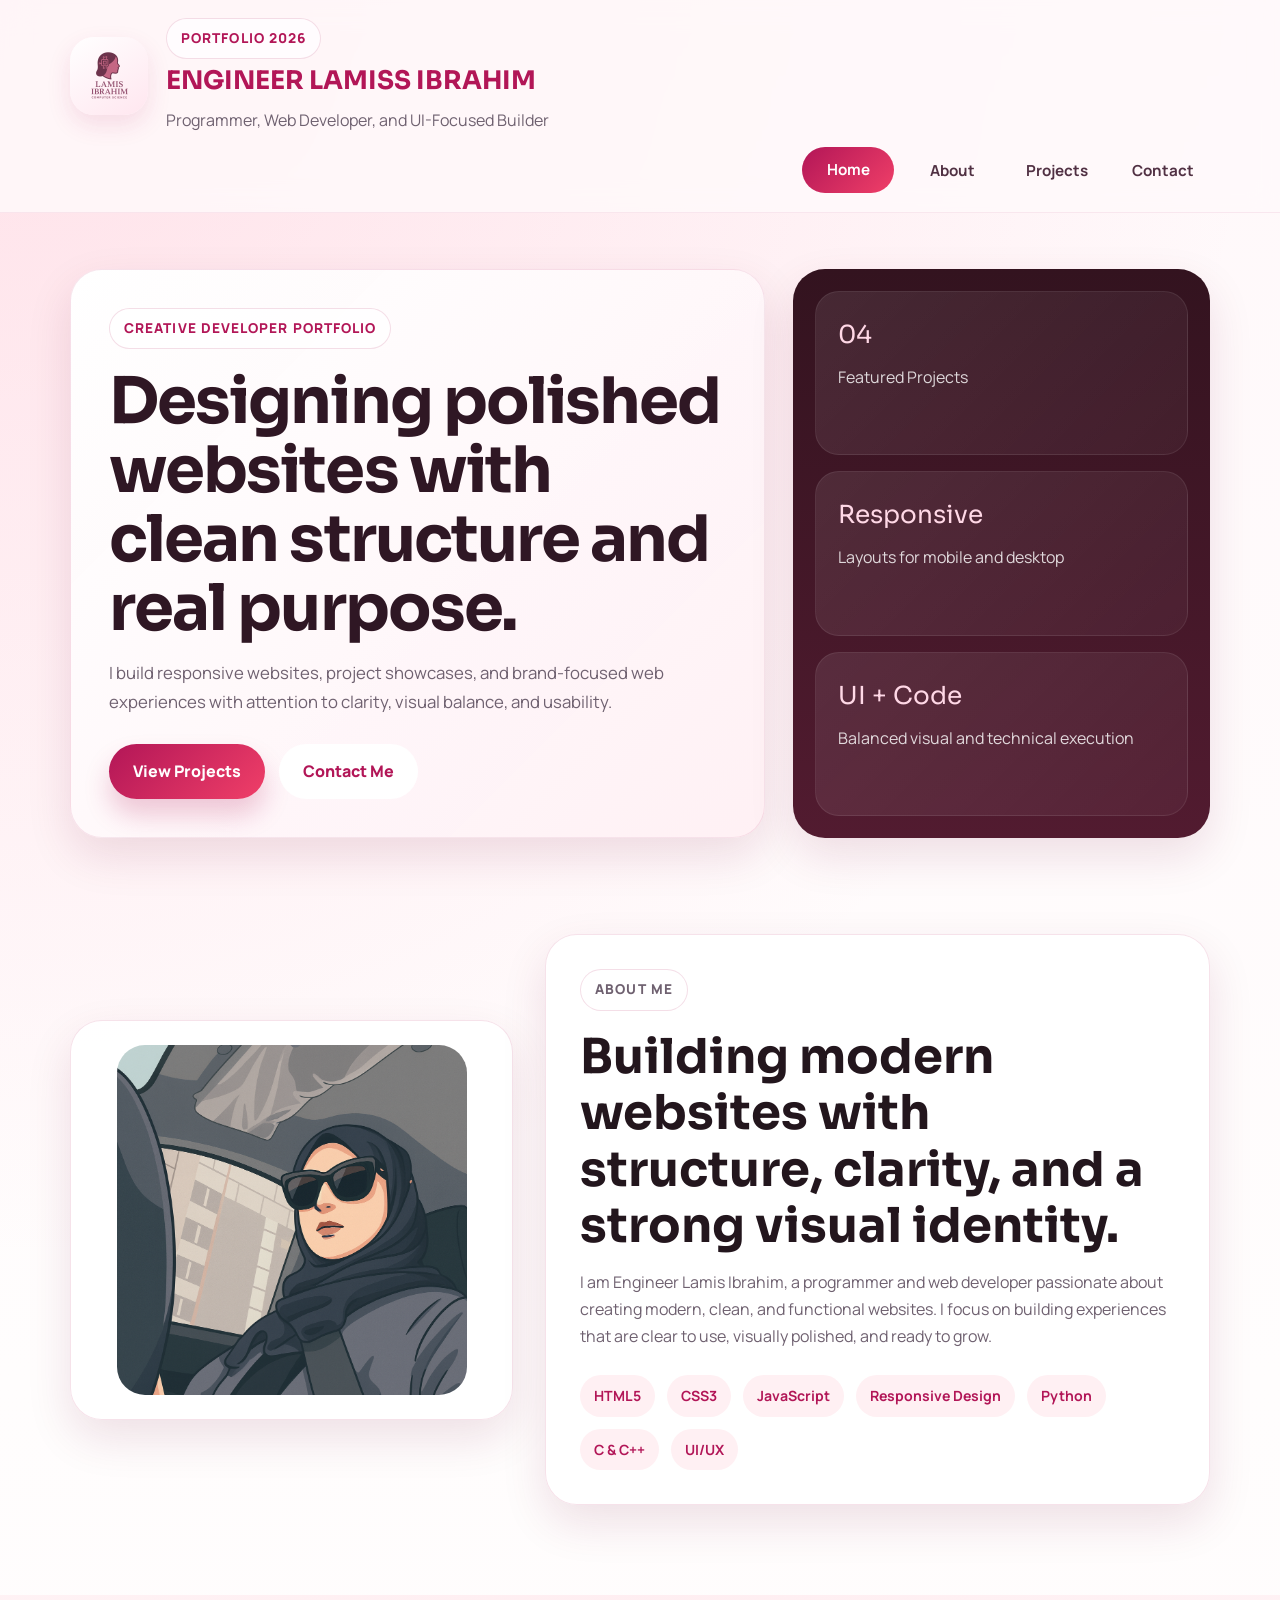
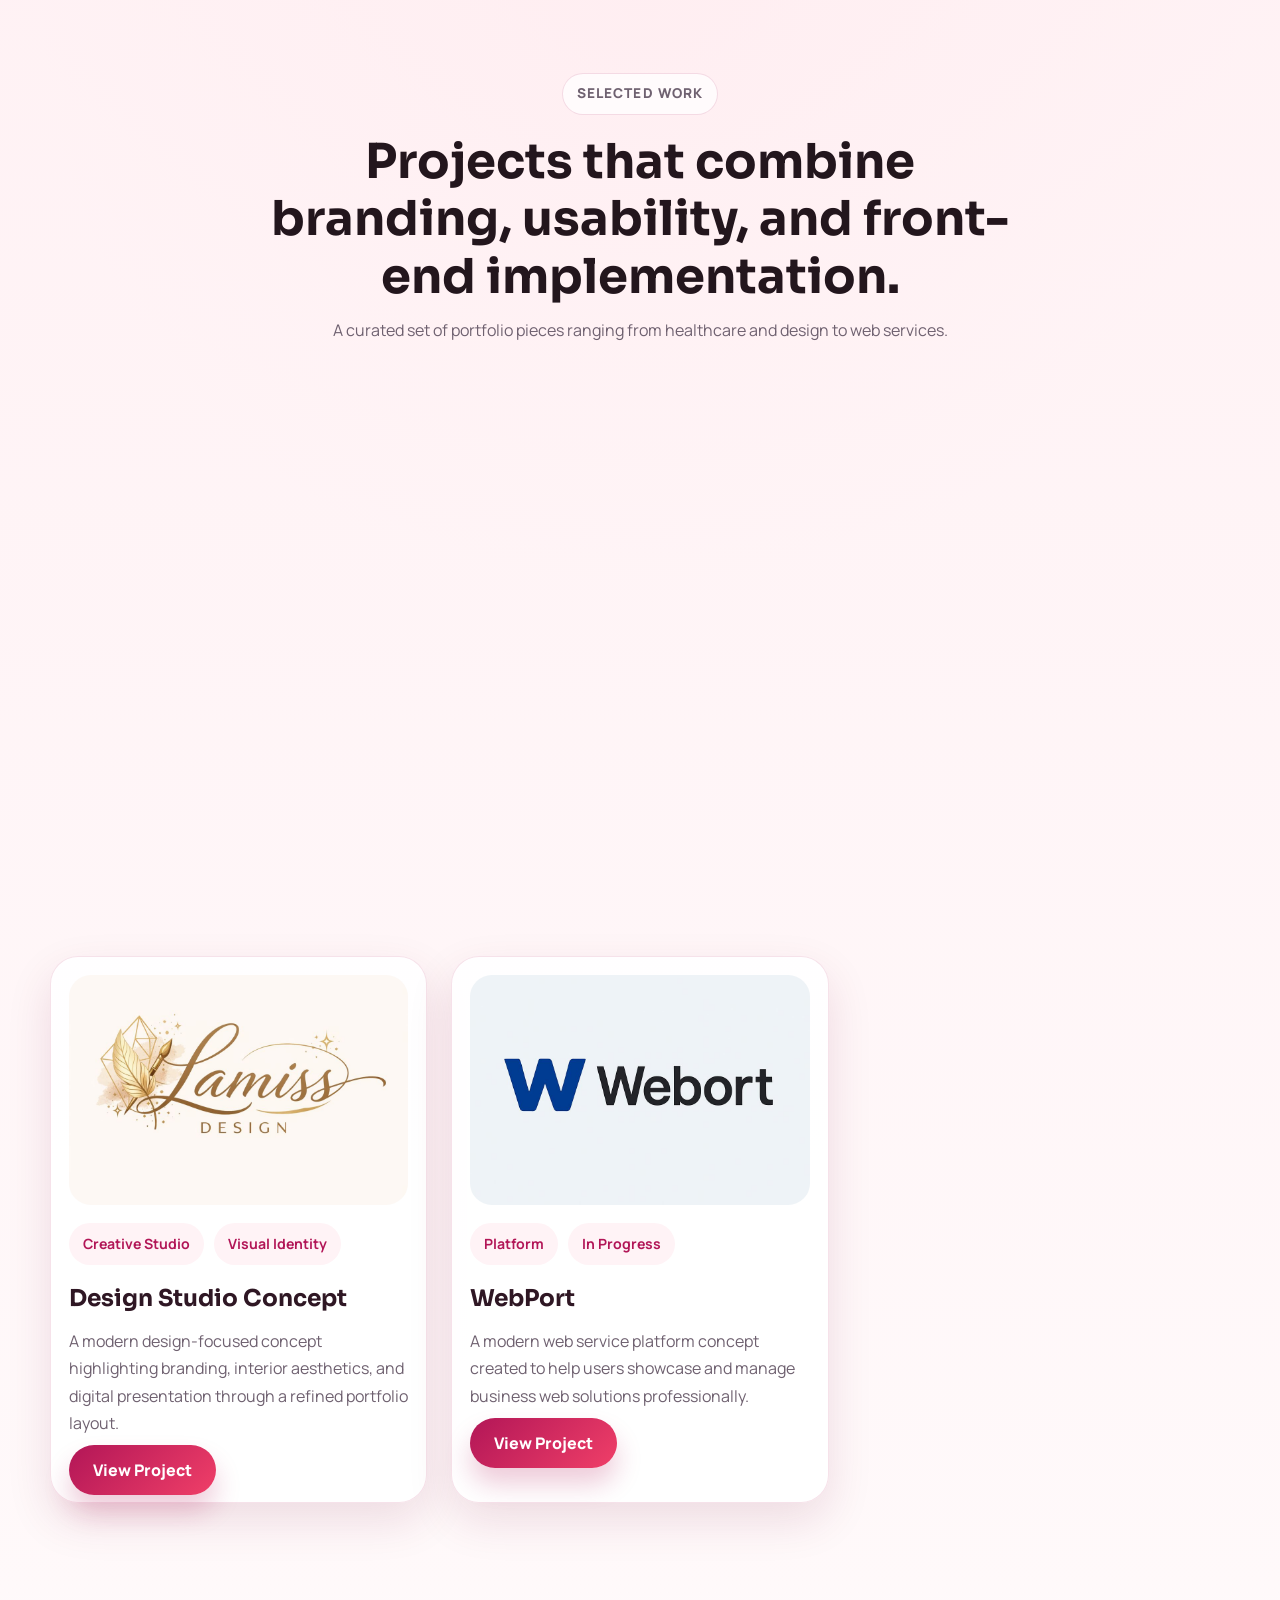
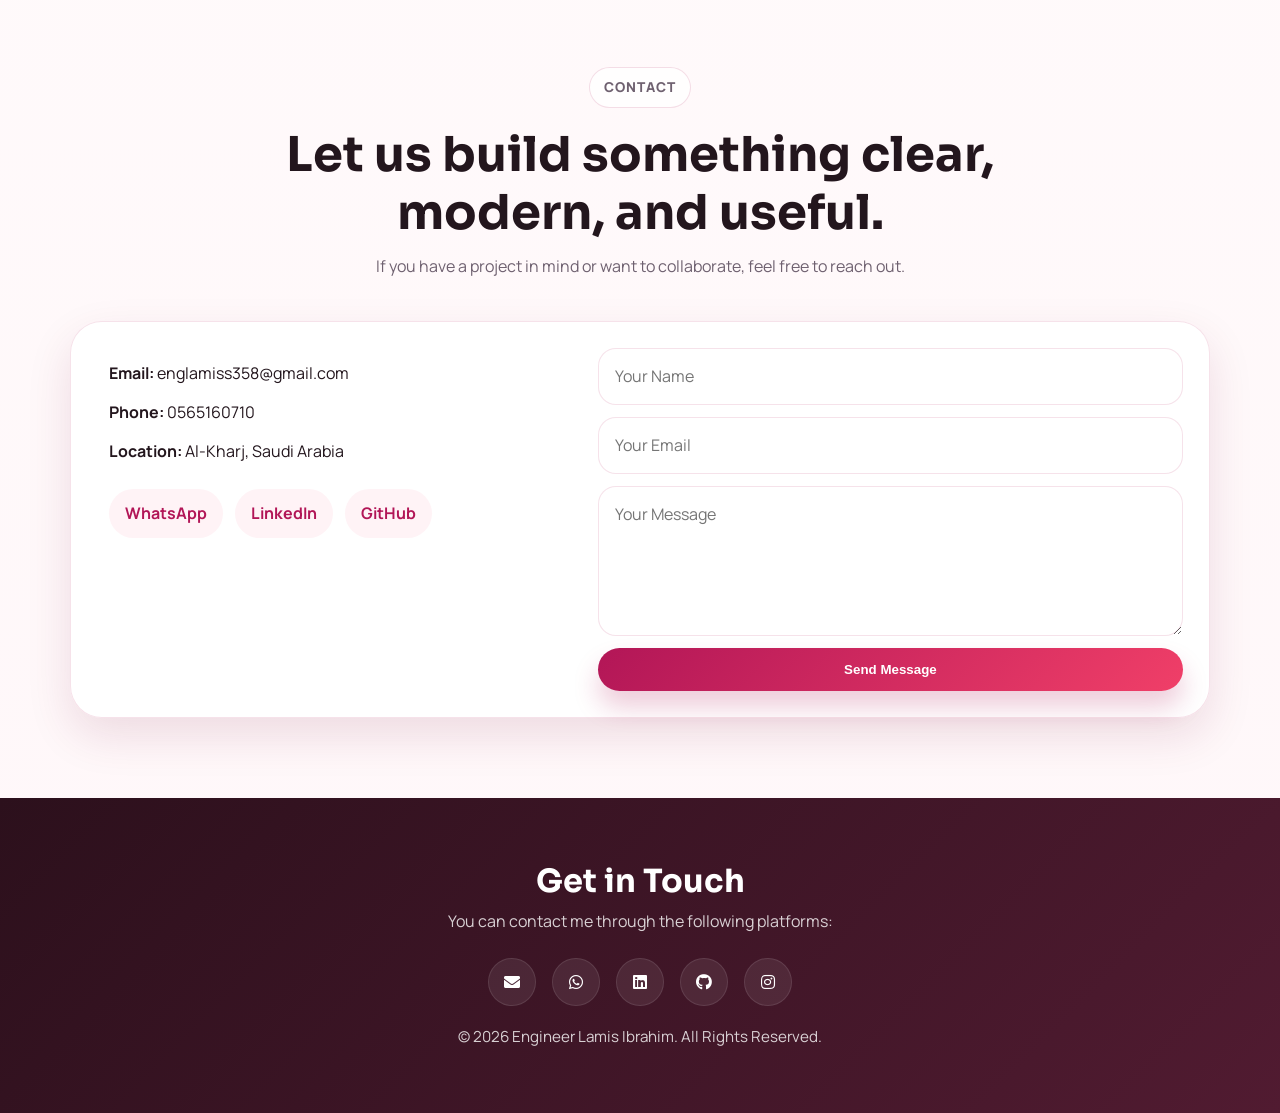
==== commit d545dd5b: "Add cache-busting query params for CSS/JS assets" ====
--- a/index.html
+++ b/index.html
@@ -4,7 +4,7 @@
     <meta charset="UTF-8">
     <meta name="viewport" content="width=device-width, initial-scale=1.0">
     <title>ENGINEER LAMISS IBRAHIM</title>
-    <link rel="stylesheet" href="css/style.css">
+    <link rel="stylesheet" href="css/style.css?v=20260420">
     <link rel="preconnect" href="https://fonts.googleapis.com">
     <link rel="preconnect" href="https://fonts.gstatic.com" crossorigin>
     <link href="https://fonts.googleapis.com/css2?family=Manrope:wght@400;500;600;700;800&family=Sora:wght@600;700;800&display=swap" rel="stylesheet">
@@ -204,7 +204,7 @@
         <p class="copyright">© 2026 Engineer Lamis Ibrahim. All Rights Reserved.</p>
     </footer>
 
-    <script src="javascript/main.js"></script>
+    <script src="javascript/main.js?v=20260420"></script>
 </body>
 </html>
 
